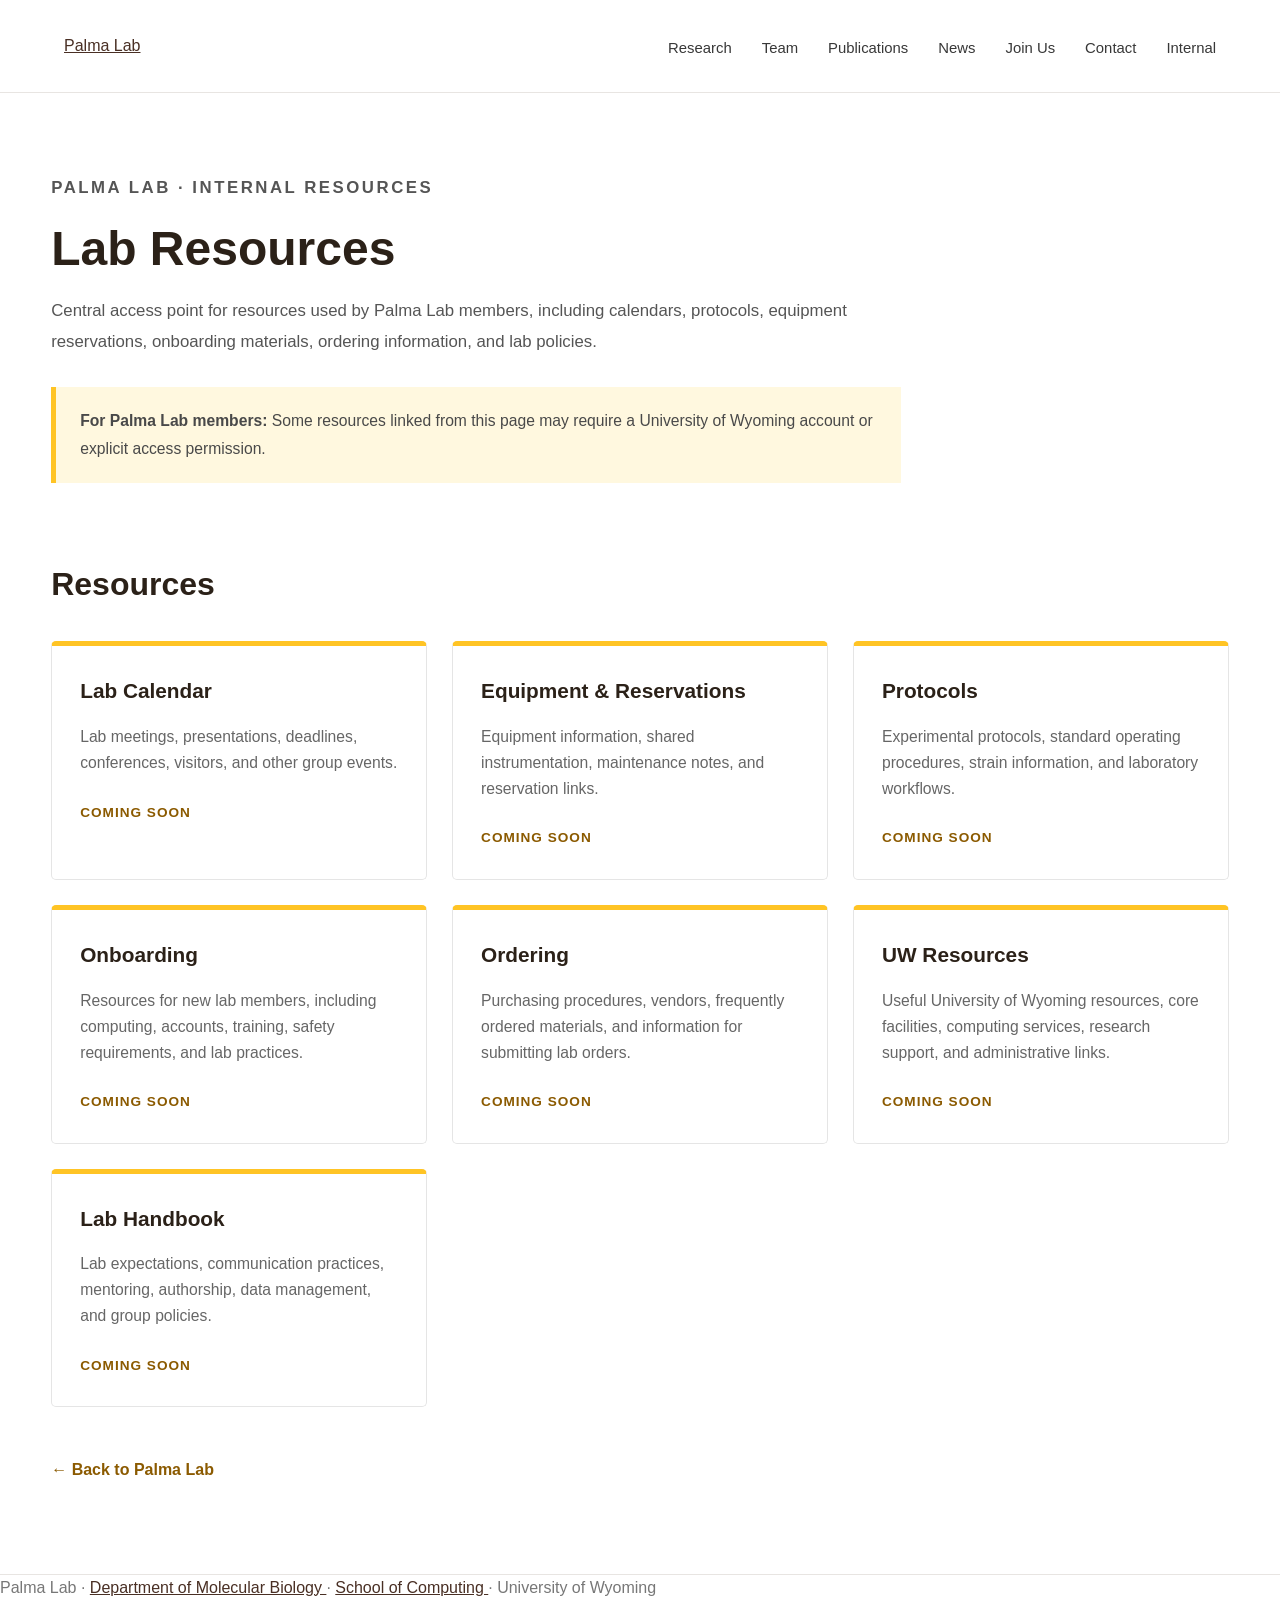
==== internal/index.html @ 14662d70 "Update index.html" ====
<!DOCTYPE html>
<html lang="en">

<head>
  <meta charset="UTF-8">
  <meta name="viewport" content="width=device-width, initial-scale=1.0">

  <title>Internal | Palma Lab</title>

  <link rel="stylesheet" href="../css/style.css">

  <style>

    /* =========================
       Internal Page
       ========================= */

    .internal-hero {
      width: 100%;
      max-width: 1400px;
      margin: 0 auto;
      padding: 80px 4% 45px;
    }

    .internal-hero h1 {
      font-size: 3rem;
      line-height: 1.15;
      margin: 0 0 20px;
      color: #2b2118;
    }

    .internal-hero p {
      max-width: 850px;
      font-size: 1.05rem;
      color: #555555;
      line-height: 1.8;
    }

    .internal-note {
      max-width: 850px;
      margin-top: 30px;
      padding: 20px 24px;

      background: #fff8df;
      border-left: 5px solid #ffc425;
    }

    .internal-note p {
      margin: 0;
      font-size: 0.98rem;
      color: #494949;
    }


    /* =========================
       Resource Section
       ========================= */

    .resource-section {
      width: 100%;
      max-width: 1400px;
      margin: 0 auto;
      padding: 30px 4% 90px;
    }

    .resource-section h2 {
      margin-top: 0;
      margin-bottom: 30px;

      font-size: 2rem;
      color: #2b2118;
    }


    /* =========================
       Resource Grid
       ========================= */

    .resource-grid {
      display: grid;
      grid-template-columns: repeat(3, 1fr);
      gap: 25px;
    }

    .resource-card {
      min-height: 180px;
      padding: 28px;

      background: #ffffff;

      border: 1px solid #e5e5e5;
      border-top: 5px solid #ffc425;
      border-radius: 5px;

      transition:
        transform 0.2s ease,
        box-shadow 0.2s ease;
    }

    .resource-card:hover {
      transform: translateY(-4px);

      box-shadow:
        0 10px 26px rgba(0, 0, 0, 0.08);
    }

    .resource-card h3 {
      margin-top: 0;
      margin-bottom: 12px;

      font-size: 1.3rem;
      color: #2b2118;
    }

    .resource-card p {
      color: #666666;
      font-size: 0.98rem;
      line-height: 1.65;
    }

    .resource-card a {
      display: inline-block;
      margin-top: 10px;

      color: #8b5a00;

      text-decoration: none;
      font-weight: 600;
    }

    .resource-card a:hover {
      color: #492f24;
    }

    .coming-soon {
      display: inline-block;
      margin-top: 10px;

      color: #8b5a00;

      font-size: 0.85rem;
      font-weight: 700;

      text-transform: uppercase;
      letter-spacing: 1px;
    }


    /* =========================
       Back Home
       ========================= */

    .back-home {
      margin-top: 50px;
    }

    .back-home a {
      color: #8b5a00;
      text-decoration: none;
      font-weight: 600;
    }

    .back-home a:hover {
      color: #492f24;
    }


    /* =========================
       Responsive
       ========================= */

    @media (max-width: 900px) {

      .internal-hero {
        padding-top: 65px;
      }

      .internal-hero h1 {
        font-size: 2.3rem;
      }

      .resource-grid {
        grid-template-columns: 1fr;
      }

    }

  </style>

</head>


<body>


  <!-- =========================
       Header
       ========================= -->

  <header>

    <div class="header-inner">

      <div class="logo">
        <a href="../index.html">Palma Lab</a>
      </div>

      <nav>
        <a href="../research.html">Research</a>
        <a href="../people.html">Team</a>
        <a href="../publications.html">Publications</a>
        <a href="../news.html">News</a>
        <a href="../join.html">Join Us</a>
        <a href="../contact.html">Contact</a>
        <a href="index.html">Internal</a>
      </nav>

    </div>

  </header>



  <!-- =========================
       Internal Hero
       ========================= -->

  <section class="internal-hero">

    <p class="eyebrow">
      Palma Lab · Internal Resources
    </p>

    <h1>Lab Resources</h1>

    <p>
      Central access point for resources used by Palma Lab members,
      including calendars, protocols, equipment reservations,
      onboarding materials, ordering information, and lab policies.
    </p>


    <div class="internal-note">

      <p>
        <strong>For Palma Lab members:</strong>
        Some resources linked from this page may require a University of
        Wyoming account or explicit access permission.
      </p>

    </div>

  </section>



  <!-- =========================
       Resources
       ========================= -->

  <section class="resource-section">

    <h2>Resources</h2>


    <div class="resource-grid">


      <!-- Lab Calendar -->

      <div class="resource-card">

        <h3>Lab Calendar</h3>

        <p>
          Lab meetings, presentations, deadlines, conferences,
          visitors, and other group events.
        </p>

        <span class="coming-soon">
          Coming soon
        </span>

      </div>



      <!-- Equipment -->

      <div class="resource-card">

        <h3>Equipment & Reservations</h3>

        <p>
          Equipment information, shared instrumentation,
          maintenance notes, and reservation links.
        </p>

        <span class="coming-soon">
          Coming soon
        </span>

      </div>



      <!-- Protocols -->

      <div class="resource-card">

        <h3>Protocols</h3>

        <p>
          Experimental protocols, standard operating procedures,
          strain information, and laboratory workflows.
        </p>

        <span class="coming-soon">
          Coming soon
        </span>

      </div>



      <!-- Onboarding -->

      <div class="resource-card">

        <h3>Onboarding</h3>

        <p>
          Resources for new lab members, including computing,
          accounts, training, safety requirements, and lab practices.
        </p>

        <span class="coming-soon">
          Coming soon
        </span>

      </div>



      <!-- Ordering -->

      <div class="resource-card">

        <h3>Ordering</h3>

        <p>
          Purchasing procedures, vendors, frequently ordered materials,
          and information for submitting lab orders.
        </p>

        <span class="coming-soon">
          Coming soon
        </span>

      </div>



      <!-- UW Resources -->

      <div class="resource-card">

        <h3>UW Resources</h3>

        <p>
          Useful University of Wyoming resources, core facilities,
          computing services, research support, and administrative links.
        </p>

        <span class="coming-soon">
          Coming soon
        </span>

      </div>



      <!-- Lab Handbook -->

      <div class="resource-card">

        <h3>Lab Handbook</h3>

        <p>
          Lab expectations, communication practices, mentoring,
          authorship, data management, and group policies.
        </p>

        <span class="coming-soon">
          Coming soon
        </span>

      </div>


    </div>


    <div class="back-home">

      <a href="../index.html">
        ← Back to Palma Lab
      </a>

    </div>

  </section>



  <!-- =========================
       Footer
       ========================= -->

  <footer>

    Palma Lab ·

    <a
      href="https://www.uwyo.edu/molecbio/index.html"
      target="_blank"
      rel="noopener noreferrer">
      Department of Molecular Biology
    </a>

    ·

    <a
      href="https://www.uwyo.edu/soc/index.html"
      target="_blank"
      rel="noopener noreferrer">
      School of Computing
    </a>

    · University of Wyoming

  </footer>


</body>

</html>
---- css/style.css ----
/* =========================================================
   PALMA LAB
   ========================================================= */

:root {
  --max-width: 1400px;
  --content-width: 1100px;
  --page-padding: 5%;

  --gold: #ffc425;
  --gold-dark: #9b6b00;

  --brown: #492f24;
  --brown-dark: #2f211a;

  --text: #262626;
  --text-mid: #555555;
  --text-light: #777777;

  --border: #e8e5e2;
  --soft-background: #faf9f7;
}


/* =========================================================
   GLOBAL
   ========================================================= */

* {
  box-sizing: border-box;
}

html {
  scroll-behavior: smooth;
}

body {
  margin: 0;
  background: #ffffff;
  color: var(--text);
  font-family: Arial, Helvetica, sans-serif;
  line-height: 1.65;
}

img {
  max-width: 100%;
}

a {
  color: var(--brown);
}


/* =========================================================
   HEADER
   ========================================================= */

header {
  position: sticky;
  top: 0;
  z-index: 1000;

  background: rgba(255, 255, 255, 0.97);
  border-bottom: 1px solid var(--border);
}

.header-inner {
  width: 100%;
  max-width: var(--max-width);

  min-height: 92px;

  margin: 0 auto;

  padding-left: var(--page-padding);
  padding-right: var(--page-padding);

  display: flex;
  align-items: center;
  justify-content: space-between;
}


/* =========================================================
   LOGO
   ========================================================= */

.logo {
  flex-shrink: 0;
}

.logo a {
  display: flex;
  align-items: center;
}

.logo img {
  display: block;

  width: 205px;
  height: auto;
}


/* =========================================================
   NAVIGATION
   ========================================================= */

nav {
  display: flex;
  align-items: center;
  gap: 30px;
}

nav a {
  position: relative;

  padding: 34px 0 30px;

  color: #383838;
  text-decoration: none;

  font-size: 0.93rem;
  font-weight: 500;

  white-space: nowrap;
}

nav a:hover {
  color: var(--brown);
}

nav a.active {
  color: var(--brown);
  font-weight: 600;
}

nav a.active::after {
  content: "";

  position: absolute;

  left: 0;
  right: 0;
  bottom: 25px;

  height: 2px;

  background: var(--gold);
}


/* =========================================================
   EYEBROW
   ========================================================= */

.eyebrow {
  margin: 0 0 18px;

  color: var(--gold-dark);

  font-size: 0.78rem;
  font-weight: 700;

  letter-spacing: 0.15em;
  text-transform: uppercase;
}


/* =========================================================
   HOMEPAGE
   ========================================================= */

.hero {
  width: 100%;
  max-width: var(--max-width);

  margin: 0 auto;

  padding: 95px var(--page-padding) 75px;
}

.hero h1 {
  max-width: 1000px;

  margin: 0 0 28px;

  color: var(--brown-dark);

  font-size: clamp(1.8rem, 2.7vw, 2.8rem);
  line-height: 1.12;

  letter-spacing: -0.025em;
}

.hero-text {
  max-width: 820px;

  margin: 0 0 36px;

  color: var(--text-mid);

  font-size: 1.18rem;
  line-height: 1.75;
}


/* =========================================================
   BUTTONS
   ========================================================= */

.hero-buttons {
  display: flex;
  gap: 14px;
  flex-wrap: wrap;
}

.button {
  display: inline-flex;
  align-items: center;
  justify-content: center;

  min-height: 48px;

  padding: 11px 22px;

  text-decoration: none;

  font-size: 0.94rem;
  font-weight: 600;

  border-radius: 3px;
}

.primary-button {
  background: var(--gold);
  border: 2px solid var(--gold);

  color: #241c14;
}

.primary-button:hover {
  background: #e8b31a;
  border-color: #e8b31a;

  color: #241c14;
}

.secondary-button {
  background: #ffffff;
  border: 2px solid #d5aa21;

  color: var(--brown);
}

.secondary-button:hover {
  background: #fff9e7;
}


/* =========================================================
   STANDARD PAGE
   ========================================================= */

.page {
  width: 100%;
  max-width: var(--max-width);

  margin: 0 auto;

  padding: 85px var(--page-padding) 70px;
}

.page-intro {
  max-width: 900px;
  margin-bottom: 70px;
}

.page-intro h1 {
  margin: 0 0 28px;

  color: var(--brown-dark);

  font-size: clamp(3rem, 5vw, 4.8rem);
  line-height: 1.05;

  letter-spacing: -0.035em;
}

.page-lead {
  max-width: 800px;

  margin: 0;

  color: var(--text-mid);

  font-size: 1.18rem;
  line-height: 1.8;
}


/* =========================================================
   GENERAL CONTENT
   ========================================================= */

.content-section {
  max-width: var(--content-width);

  margin-bottom: 75px;
}

.content-section h2 {
  margin: 0 0 18px;

  color: var(--brown-dark);

  font-size: 2rem;
  line-height: 1.2;
}

.content-section h3 {
  color: var(--brown-dark);
}

.content-section p,
.content-section li {
  color: var(--text-mid);

  font-size: 1.05rem;
  line-height: 1.8;
}

.content-section p {
  max-width: 820px;
}

.content-section ul {
  max-width: 820px;

  padding-left: 21px;
}

.section-divider {
  width: 100%;
  max-width: var(--content-width);

  margin: 10px 0 70px;

  border: 0;
  border-top: 1px solid var(--border);
}


/* =========================================================
   TEAM GRID
   ========================================================= */

.team-grid {
  width: 100%;
  max-width: 1000px;

  display: grid;

  grid-template-columns: repeat(2, minmax(0, 1fr));

  gap: 70px;

  align-items: start;

  margin-bottom: 90px;
}

.team-member {
  min-width: 0;
}


/* Team member photos */

.team-member-photo {
  width: 220px;
  height: 275px;

  margin-bottom: 25px;

  overflow: hidden;

  background: #f4f2ef;
}

.team-member-photo img {
  display: block;

  width: 100%;
  height: 100%;

  object-fit: cover;
  object-position: center top;
}


/* Photo placeholder */

.team-photo-placeholder {
  display: flex;

  align-items: center;
  justify-content: center;

  background: #f4f2ef;

  border: 1px solid var(--border);

  color: #aaaaaa;

  font-size: 0.78rem;
  font-weight: 600;

  letter-spacing: 0.12em;
  text-transform: uppercase;
}


/* Team member information */

.team-member-content {
  max-width: 400px;
}

.team-member-content h2 {
  margin: 0 0 7px;

  color: var(--brown-dark);

  font-size: 1.8rem;
  line-height: 1.15;
}

.pi-kicker {
  margin: 0 0 9px;

  color: var(--gold-dark);

  font-size: 0.76rem;
  font-weight: 700;

  letter-spacing: 0.14em;
  text-transform: uppercase;
}

.pi-position {
  margin: 0 0 7px;

  color: var(--brown);

  font-size: 1.02rem;
  font-weight: 600;
}

.pi-departments {
  margin: 0 0 22px;

  color: var(--text-light);

  font-size: 0.94rem;
  line-height: 1.6;
}

.team-email {
  margin: 22px 0 0;

  color: var(--text-mid);

  font-size: 0.95rem;
  line-height: 1.7;
}


/* =========================================================
   OLD PI PROFILE
   Kept for compatibility if used elsewhere
   ========================================================= */

.pi-profile {
  display: grid;

  grid-template-columns: 220px minmax(0, 650px);

  gap: 48px;

  align-items: start;

  max-width: 950px;

  margin-bottom: 90px;
}

.pi-photo {
  width: 220px;
  height: 275px;

  overflow: hidden;

  background: #f4f2ef;
}

.pi-photo img {
  display: block;

  width: 220px;
  height: 275px;

  object-fit: cover;
  object-position: center top;
}

.pi-content {
  padding-top: 2px;
}

.pi-content h2 {
  margin: 0 0 7px;

  color: var(--brown-dark);

  font-size: 2.15rem;
  line-height: 1.12;
}

.pi-contact p {
  margin: 22px 0 0;

  color: var(--text-mid);

  font-size: 0.95rem;
  line-height: 1.7;
}


/* =========================================================
   TEAM RECRUITING
   ========================================================= */

.team-recruiting {
  width: 100%;
  max-width: 1050px;

  padding: 50px 55px;

  background: #faf7ee;

  border-top: 3px solid var(--gold);
}

.team-recruiting-inner {
  max-width: 720px;
}

.team-recruiting-label {
  margin: 0 0 10px;

  color: var(--gold-dark);

  font-size: 0.78rem;
  font-weight: 700;

  letter-spacing: 0.14em;
  text-transform: uppercase;
}

.team-recruiting h2 {
  margin: 0 0 18px;

  color: var(--brown-dark);

  font-size: 2rem;
}

.team-recruiting p {
  margin: 0 0 28px;

  color: var(--text-mid);

  font-size: 1.05rem;
  line-height: 1.75;
}


/* =========================================================
   CONTACT PAGE
   ========================================================= */

.contact-page {
  width: 100%;
  max-width: var(--max-width);

  margin: 0 auto;

  padding: 80px var(--page-padding) 75px;
}

.contact-hero-image {
  width: 100%;
  max-width: 1100px;

  height: 430px;

  margin-bottom: 32px;

  overflow: hidden;
}

.contact-hero-image img {
  display: block;

  width: 100%;
  height: 100%;

  object-fit: cover;
}


/* =========================================================
   CONTACT THREE-CARD GRID
   ========================================================= */

.contact-grid {
  width: 100%;
  max-width: 1100px;

  display: grid;

  grid-template-columns: repeat(3, 1fr);

  gap: 20px;
}

.contact-box {
  min-width: 0;
  min-height: 280px;

  padding: 30px;

  background: #faf9f7;

  border-top: 3px solid var(--gold);
}

.contact-box h2 {
  margin: 0 0 20px;

  color: var(--brown-dark);

  font-size: 1.55rem;
  line-height: 1.2;
}

.contact-box p {
  margin: 0 0 17px;

  color: var(--text-mid);

  font-size: 0.97rem;
  line-height: 1.7;
}

.contact-box a {
  color: var(--brown);

  text-decoration: none;

  font-size: 0.95rem;
  font-weight: 600;
}

.contact-box a:hover {
  text-decoration: underline;

  text-decoration-color: var(--gold);
  text-underline-offset: 4px;
}


/* =========================================================
   JOIN
   ========================================================= */

.opportunity {
  max-width: 820px;

  padding-bottom: 45px;

  margin-bottom: 45px;

  border-bottom: 1px solid var(--border);
}

.opportunity:last-child {
  border-bottom: 0;
}

.opportunity h2 {
  margin: 0 0 15px;

  color: var(--brown-dark);

  font-size: 1.9rem;
}

.opportunity p {
  color: var(--text-mid);

  font-size: 1.05rem;
  line-height: 1.8;
}


/* =========================================================
   PUBLICATIONS
   ========================================================= */

.publication {
  max-width: 900px;

  margin-bottom: 32px;
}

.publication-title {
  margin-bottom: 7px;

  color: var(--brown-dark);

  font-weight: 600;
}

.publication-meta {
  color: var(--text-light);

  font-size: 0.96rem;
}


/* =========================================================
   INTERNAL
   ========================================================= */

.internal-grid {
  display: grid;

  grid-template-columns: repeat(3, 1fr);

  gap: 24px;

  margin-top: 40px;
}

.internal-card {
  padding: 26px;

  border: 1px solid var(--border);
  border-top: 3px solid var(--gold);

  background: #ffffff;
}

.internal-card h2 {
  margin: 0 0 10px;

  color: var(--brown-dark);
}

.internal-card p {
  margin: 0;

  color: var(--text-light);
}


/* =========================================================
   FOOTER
   ========================================================= */

footer {
  width: 100%;

  color: var(--text-light);

  background: #ffffff;

  border-top: 1px solid var(--border);
}

.footer-content {
  width: 100%;
  max-width: var(--max-width);

  margin: 0 auto;

  padding: 28px var(--page-padding) 8px;

  font-size: 0.86rem;
}

.footer-content a {
  color: var(--brown);

  text-decoration: none;
}

.footer-divider {
  margin: 0 5px;
}


/* =========================================================
   MOUNTAIN FOOTER
   ========================================================= */

/*
   Keep the complete mountain image visible.
   The whole image is pulled upward by 200px.
*/

.footer-mountains {
  width: 100%;

  margin-top: -200px;

  overflow: visible;
}

.footer-mountains img {
  display: block;

  width: 100%;
  height: auto;

  margin: 0;

  opacity: 0.28;

  pointer-events: none;
  user-select: none;
}


/* =========================================================
   TABLET
   ========================================================= */

@media (max-width: 950px) {

  :root {
    --page-padding: 6%;
  }

  .header-inner {
    min-height: auto;

    padding-top: 17px;
    padding-bottom: 14px;

    flex-direction: column;
    align-items: flex-start;
  }

  .logo img {
    width: 185px;
  }

  nav {
    width: 100%;

    margin-top: 12px;

    gap: 20px;

    flex-wrap: wrap;
  }

  nav a {
    padding: 5px 0 8px;
  }

  nav a.active::after {
    bottom: 2px;
  }

  .page,
  .contact-page {
    padding-top: 65px;
  }


  /* Team */

  .team-grid {
    gap: 45px;
  }

  .team-member-photo {
    width: 190px;
    height: 238px;
  }

  .pi-profile {
    grid-template-columns: 190px 1fr;

    gap: 38px;
  }

  .pi-photo,
  .pi-photo img {
    width: 190px;
    height: 238px;
  }


  /* Contact */

  .contact-hero-image {
    height: 350px;
  }

  .contact-grid {
    grid-template-columns: 1fr 1fr;
  }

  .contact-box:last-child {
    grid-column: 1 / -1;
  }


  /* Internal */

  .internal-grid {
    grid-template-columns: 1fr;
  }

}


/* =========================================================
   MOBILE
   ========================================================= */

@media (max-width: 650px) {

  :root {
    --page-padding: 7%;
  }

  .logo img {
    width: 165px;
  }

  nav {
    gap: 8px 18px;
  }

  nav a {
    font-size: 0.87rem;
  }


  /* Homepage */

  .hero {
    padding-top: 55px;
    padding-bottom: 55px;
  }

  .hero h1 {
    font-size: 2rem;
  }

  .hero-text {
    font-size: 1.05rem;
  }

  .hero-buttons {
    flex-direction: column;
    align-items: flex-start;
  }


  /* Standard pages */

  .page,
  .contact-page {
    padding-top: 52px;
    padding-bottom: 45px;
  }

  .page-intro {
    margin-bottom: 50px;
  }


  /* Team */

  .team-grid {
    grid-template-columns: 1fr;

    gap: 55px;

    margin-bottom: 65px;
  }

  .team-member-photo {
    width: 180px;
    height: 225px;
  }

  .pi-profile {
    display: block;

    margin-bottom: 65px;
  }

  .pi-photo,
  .pi-photo img {
    width: 180px;
    height: 225px;
  }

  .pi-photo {
    margin-bottom: 28px;
  }

  .team-recruiting {
    padding: 35px 28px;
  }


  /* Contact */

  .contact-hero-image {
    height: 250px;

    margin-bottom: 22px;
  }

  .contact-grid {
    grid-template-columns: 1fr;

    gap: 16px;
  }

  .contact-box:last-child {
    grid-column: auto;
  }

  .contact-box {
    min-height: 0;

    padding: 26px;
  }


  /* Footer */

  .footer-content {
    padding-bottom: 5px;

    line-height: 1.8;
  }


  /* Mountains */

  .footer-mountains {
    width: 100%;

    margin-top: -200px;

    overflow: visible;
  }

  .footer-mountains img {
    display: block;

    width: 100%;
    height: auto;

    margin: 0;
  }

}
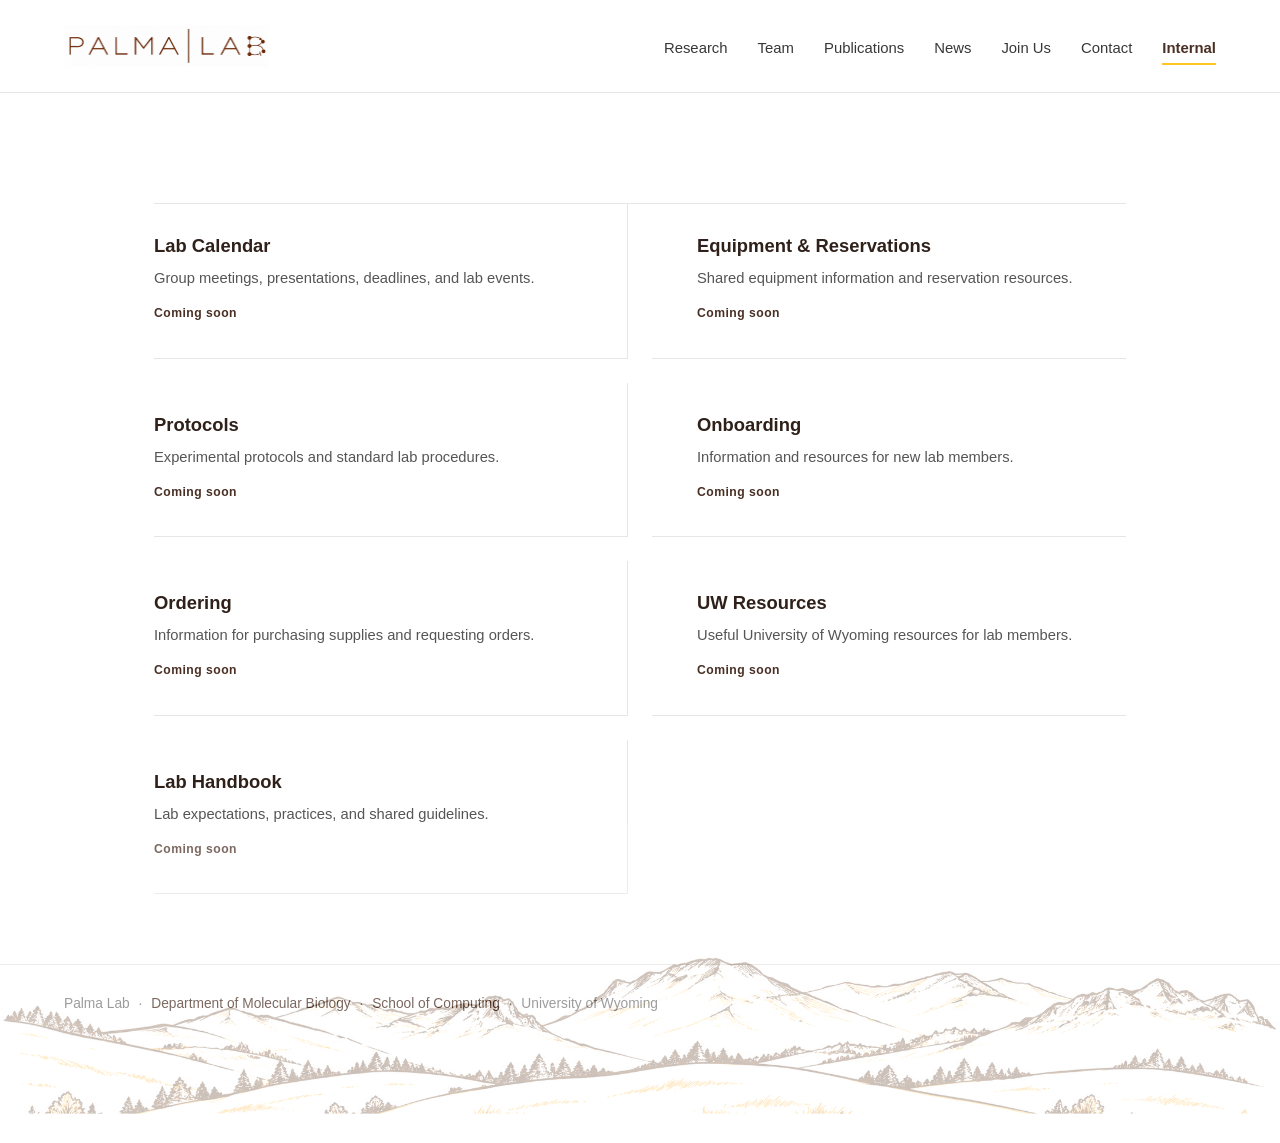
==== commit c71c058d: "Update index.html" ====
--- a/internal/index.html
+++ b/internal/index.html
@@ -11,178 +11,95 @@
 
   <style>
 
-    /* =========================
-       Internal Page
-       ========================= */
-
-    .internal-hero {
+    /* =========================================================
+       INTERNAL PAGE
+       ========================================================= */
+
+    .internal-page {
       width: 100%;
-      max-width: 1400px;
+      max-width: 1100px;
       margin: 0 auto;
-      padding: 80px 4% 45px;
-    }
-
-    .internal-hero h1 {
-      font-size: 3rem;
-      line-height: 1.15;
-      margin: 0 0 20px;
-      color: #2b2118;
-    }
-
-    .internal-hero p {
-      max-width: 850px;
-      font-size: 1.05rem;
-      color: #555555;
-      line-height: 1.8;
-    }
-
-    .internal-note {
-      max-width: 850px;
-      margin-top: 30px;
-      padding: 20px 24px;
-
-      background: #fff8df;
-      border-left: 5px solid #ffc425;
-    }
-
-    .internal-note p {
+      padding: 70px var(--page-padding) 70px;
+    }
+
+    .internal-grid {
+      width: 100%;
+      display: grid;
+      grid-template-columns: repeat(2, minmax(0, 1fr));
+      border-top: 1px solid var(--border);
+    }
+
+    .internal-item {
+      position: relative;
+      padding: 30px 35px 32px 0;
+      border-bottom: 1px solid var(--border);
+    }
+
+    .internal-item:nth-child(odd) {
+      padding-right: 45px;
+      border-right: 1px solid var(--border);
+    }
+
+    .internal-item:nth-child(even) {
+      padding-left: 45px;
+    }
+
+    .internal-item h2 {
+      margin: 0 0 8px;
+      color: var(--brown-dark);
+      font-size: 1.15rem;
+      line-height: 1.3;
+      font-weight: 600;
+    }
+
+    .internal-item p {
+      max-width: 390px;
       margin: 0;
-      font-size: 0.98rem;
-      color: #494949;
-    }
-
-
-    /* =========================
-       Resource Section
-       ========================= */
-
-    .resource-section {
-      width: 100%;
-      max-width: 1400px;
-      margin: 0 auto;
-      padding: 30px 4% 90px;
-    }
-
-    .resource-section h2 {
-      margin-top: 0;
-      margin-bottom: 30px;
-
-      font-size: 2rem;
-      color: #2b2118;
-    }
-
-
-    /* =========================
-       Resource Grid
-       ========================= */
-
-    .resource-grid {
-      display: grid;
-      grid-template-columns: repeat(3, 1fr);
-      gap: 25px;
-    }
-
-    .resource-card {
-      min-height: 180px;
-      padding: 28px;
-
-      background: #ffffff;
-
-      border: 1px solid #e5e5e5;
-      border-top: 5px solid #ffc425;
-      border-radius: 5px;
-
-      transition:
-        transform 0.2s ease,
-        box-shadow 0.2s ease;
-    }
-
-    .resource-card:hover {
-      transform: translateY(-4px);
-
-      box-shadow:
-        0 10px 26px rgba(0, 0, 0, 0.08);
-    }
-
-    .resource-card h3 {
-      margin-top: 0;
-      margin-bottom: 12px;
-
-      font-size: 1.3rem;
-      color: #2b2118;
-    }
-
-    .resource-card p {
-      color: #666666;
-      font-size: 0.98rem;
+      color: var(--text-mid);
+      font-size: 0.92rem;
       line-height: 1.65;
     }
 
-    .resource-card a {
+    .internal-status {
       display: inline-block;
-      margin-top: 10px;
-
-      color: #8b5a00;
-
-      text-decoration: none;
+      margin-top: 13px;
+      color: var(--brown);
+      font-size: 0.76rem;
       font-weight: 600;
-    }
-
-    .resource-card a:hover {
-      color: #492f24;
-    }
-
-    .coming-soon {
-      display: inline-block;
-      margin-top: 10px;
-
-      color: #8b5a00;
-
-      font-size: 0.85rem;
-      font-weight: 700;
-
-      text-transform: uppercase;
-      letter-spacing: 1px;
-    }
-
-
-    /* =========================
-       Back Home
-       ========================= */
-
-    .back-home {
-      margin-top: 50px;
-    }
-
-    .back-home a {
-      color: #8b5a00;
-      text-decoration: none;
-      font-weight: 600;
-    }
-
-    .back-home a:hover {
-      color: #492f24;
-    }
-
-
-    /* =========================
-       Responsive
-       ========================= */
-
-    @media (max-width: 900px) {
-
-      .internal-hero {
-        padding-top: 65px;
-      }
-
-      .internal-hero h1 {
-        font-size: 2.3rem;
-      }
-
-      .resource-grid {
+      letter-spacing: 0.04em;
+    }
+
+
+    /* =========================================================
+       MOBILE
+       ========================================================= */
+
+    @media (max-width: 700px) {
+
+      .internal-page {
+        padding-top: 50px;
+        padding-bottom: 55px;
+      }
+
+      .internal-grid {
         grid-template-columns: 1fr;
       }
 
+      .internal-item,
+      .internal-item:nth-child(odd),
+      .internal-item:nth-child(even) {
+        padding: 25px 0;
+        border-right: none;
+      }
+
+      .internal-item h2 {
+        font-size: 1.1rem;
+      }
+
+      .internal-item p {
+        font-size: 0.9rem;
+      }
+
     }
 
   </style>
@@ -192,17 +109,18 @@
 
 <body>
 
-
-  <!-- =========================
-       Header
-       ========================= -->
+  <!-- =====================================================
+       HEADER
+       ===================================================== -->
 
   <header>
 
     <div class="header-inner">
 
       <div class="logo">
-        <a href="../index.html">Palma Lab</a>
+        <a href="../index.html">
+          <img src="../images/palma-lab-logo.png" alt="Palma Lab">
+        </a>
       </div>
 
       <nav>
@@ -212,7 +130,7 @@
         <a href="../news.html">News</a>
         <a href="../join.html">Join Us</a>
         <a href="../contact.html">Contact</a>
-        <a href="index.html">Internal</a>
+        <a class="active" href="./">Internal</a>
       </nav>
 
     </div>
@@ -221,227 +139,158 @@
 
 
 
-  <!-- =========================
-       Internal Hero
-       ========================= -->
-
-  <section class="internal-hero">
-
-    <p class="eyebrow">
-      Palma Lab · Internal Resources
-    </p>
-
-    <h1>Lab Resources</h1>
-
-    <p>
-      Central access point for resources used by Palma Lab members,
-      including calendars, protocols, equipment reservations,
-      onboarding materials, ordering information, and lab policies.
-    </p>
-
-
-    <div class="internal-note">
-
-      <p>
-        <strong>For Palma Lab members:</strong>
-        Some resources linked from this page may require a University of
-        Wyoming account or explicit access permission.
-      </p>
+  <!-- =====================================================
+       INTERNAL RESOURCES
+       ===================================================== -->
+
+  <main class="internal-page">
+
+    <section class="internal-grid">
+
+
+      <article class="internal-item">
+
+        <h2>Lab Calendar</h2>
+
+        <p>
+          Group meetings, presentations, deadlines, and lab events.
+        </p>
+
+        <span class="internal-status">Coming soon</span>
+
+      </article>
+
+
+      <article class="internal-item">
+
+        <h2>Equipment &amp; Reservations</h2>
+
+        <p>
+          Shared equipment information and reservation resources.
+        </p>
+
+        <span class="internal-status">Coming soon</span>
+
+      </article>
+
+
+      <article class="internal-item">
+
+        <h2>Protocols</h2>
+
+        <p>
+          Experimental protocols and standard lab procedures.
+        </p>
+
+        <span class="internal-status">Coming soon</span>
+
+      </article>
+
+
+      <article class="internal-item">
+
+        <h2>Onboarding</h2>
+
+        <p>
+          Information and resources for new lab members.
+        </p>
+
+        <span class="internal-status">Coming soon</span>
+
+      </article>
+
+
+      <article class="internal-item">
+
+        <h2>Ordering</h2>
+
+        <p>
+          Information for purchasing supplies and requesting orders.
+        </p>
+
+        <span class="internal-status">Coming soon</span>
+
+      </article>
+
+
+      <article class="internal-item">
+
+        <h2>UW Resources</h2>
+
+        <p>
+          Useful University of Wyoming resources for lab members.
+        </p>
+
+        <span class="internal-status">Coming soon</span>
+
+      </article>
+
+
+      <article class="internal-item">
+
+        <h2>Lab Handbook</h2>
+
+        <p>
+          Lab expectations, practices, and shared guidelines.
+        </p>
+
+        <span class="internal-status">Coming soon</span>
+
+      </article>
+
+
+    </section>
+
+  </main>
+
+
+
+  <!-- =====================================================
+       FOOTER
+       ===================================================== -->
+
+  <footer>
+
+    <div class="footer-content">
+
+      <span>Palma Lab</span>
+
+      <span class="footer-divider">·</span>
+
+      <a
+        href="https://www.uwyo.edu/molecbio/index.html"
+        target="_blank"
+        rel="noopener noreferrer">
+        Department of Molecular Biology
+      </a>
+
+      <span class="footer-divider">·</span>
+
+      <a
+        href="https://www.uwyo.edu/soc/index.html"
+        target="_blank"
+        rel="noopener noreferrer">
+        School of Computing
+      </a>
+
+      <span class="footer-divider">·</span>
+
+      <span>University of Wyoming</span>
 
     </div>
 
-  </section>
-
-
-
-  <!-- =========================
-       Resources
-       ========================= -->
-
-  <section class="resource-section">
-
-    <h2>Resources</h2>
-
-
-    <div class="resource-grid">
-
-
-      <!-- Lab Calendar -->
-
-      <div class="resource-card">
-
-        <h3>Lab Calendar</h3>
-
-        <p>
-          Lab meetings, presentations, deadlines, conferences,
-          visitors, and other group events.
-        </p>
-
-        <span class="coming-soon">
-          Coming soon
-        </span>
-
-      </div>
-
-
-
-      <!-- Equipment -->
-
-      <div class="resource-card">
-
-        <h3>Equipment & Reservations</h3>
-
-        <p>
-          Equipment information, shared instrumentation,
-          maintenance notes, and reservation links.
-        </p>
-
-        <span class="coming-soon">
-          Coming soon
-        </span>
-
-      </div>
-
-
-
-      <!-- Protocols -->
-
-      <div class="resource-card">
-
-        <h3>Protocols</h3>
-
-        <p>
-          Experimental protocols, standard operating procedures,
-          strain information, and laboratory workflows.
-        </p>
-
-        <span class="coming-soon">
-          Coming soon
-        </span>
-
-      </div>
-
-
-
-      <!-- Onboarding -->
-
-      <div class="resource-card">
-
-        <h3>Onboarding</h3>
-
-        <p>
-          Resources for new lab members, including computing,
-          accounts, training, safety requirements, and lab practices.
-        </p>
-
-        <span class="coming-soon">
-          Coming soon
-        </span>
-
-      </div>
-
-
-
-      <!-- Ordering -->
-
-      <div class="resource-card">
-
-        <h3>Ordering</h3>
-
-        <p>
-          Purchasing procedures, vendors, frequently ordered materials,
-          and information for submitting lab orders.
-        </p>
-
-        <span class="coming-soon">
-          Coming soon
-        </span>
-
-      </div>
-
-
-
-      <!-- UW Resources -->
-
-      <div class="resource-card">
-
-        <h3>UW Resources</h3>
-
-        <p>
-          Useful University of Wyoming resources, core facilities,
-          computing services, research support, and administrative links.
-        </p>
-
-        <span class="coming-soon">
-          Coming soon
-        </span>
-
-      </div>
-
-
-
-      <!-- Lab Handbook -->
-
-      <div class="resource-card">
-
-        <h3>Lab Handbook</h3>
-
-        <p>
-          Lab expectations, communication practices, mentoring,
-          authorship, data management, and group policies.
-        </p>
-
-        <span class="coming-soon">
-          Coming soon
-        </span>
-
-      </div>
-
+
+    <div class="footer-mountains">
+
+      <img
+        src="../images/mountains-footer.png"
+        alt=""
+        aria-hidden="true">
 
     </div>
 
-
-    <div class="back-home">
-
-      <a href="../index.html">
-        ← Back to Palma Lab
-      </a>
-
-    </div>
-
-  </section>
-
-
-
-  <!-- =========================
-       Footer
-       ========================= -->
-
-  <footer>
-
-    Palma Lab ·
-
-    <a
-      href="https://www.uwyo.edu/molecbio/index.html"
-      target="_blank"
-      rel="noopener noreferrer">
-      Department of Molecular Biology
-    </a>
-
-    ·
-
-    <a
-      href="https://www.uwyo.edu/soc/index.html"
-      target="_blank"
-      rel="noopener noreferrer">
-      School of Computing
-    </a>
-
-    · University of Wyoming
-
   </footer>
 
-
 </body>
 
 </html>
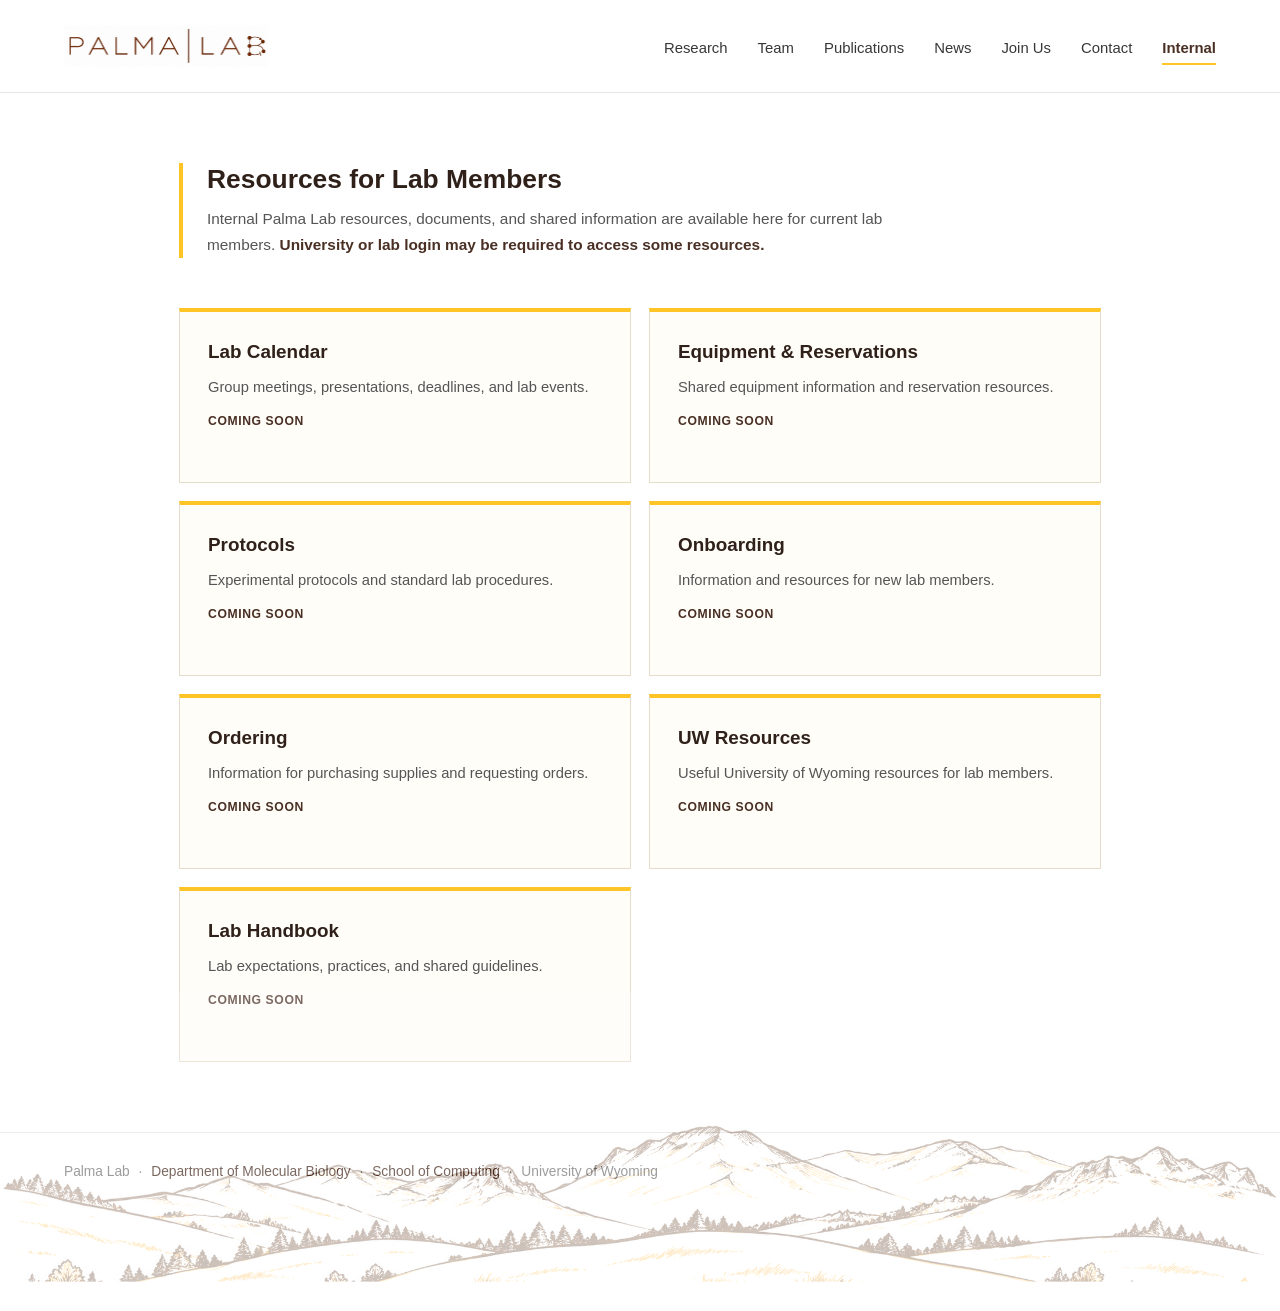
==== commit 5b53cdf3: "Update index.html" ====
--- a/internal/index.html
+++ b/internal/index.html
@@ -17,43 +17,73 @@
 
     .internal-page {
       width: 100%;
-      max-width: 1100px;
+      max-width: 1050px;
       margin: 0 auto;
       padding: 70px var(--page-padding) 70px;
     }
+
+
+    /* =========================================================
+       INTRO
+       ========================================================= */
+
+    .internal-intro {
+      max-width: 760px;
+      margin-bottom: 50px;
+      padding-left: 24px;
+      border-left: 4px solid var(--gold);
+    }
+
+    .internal-intro h1 {
+      margin: 0 0 10px;
+      color: var(--brown-dark);
+      font-size: 1.65rem;
+      line-height: 1.25;
+      font-weight: 600;
+    }
+
+    .internal-intro p {
+      margin: 0;
+      color: var(--text-mid);
+      font-size: 0.96rem;
+      line-height: 1.7;
+    }
+
+    .internal-intro strong {
+      color: var(--brown);
+      font-weight: 700;
+    }
+
+
+    /* =========================================================
+       RESOURCE GRID
+       ========================================================= */
 
     .internal-grid {
       width: 100%;
       display: grid;
       grid-template-columns: repeat(2, minmax(0, 1fr));
-      border-top: 1px solid var(--border);
+      gap: 18px;
     }
 
     .internal-item {
-      position: relative;
-      padding: 30px 35px 32px 0;
-      border-bottom: 1px solid var(--border);
-    }
-
-    .internal-item:nth-child(odd) {
-      padding-right: 45px;
-      border-right: 1px solid var(--border);
-    }
-
-    .internal-item:nth-child(even) {
-      padding-left: 45px;
+      min-height: 175px;
+      padding: 28px 28px 26px;
+      background: #fffdf8;
+      border: 1px solid #e6dccb;
+      border-top: 4px solid var(--gold);
     }
 
     .internal-item h2 {
-      margin: 0 0 8px;
+      margin: 0 0 10px;
       color: var(--brown-dark);
-      font-size: 1.15rem;
+      font-size: 1.18rem;
       line-height: 1.3;
       font-weight: 600;
     }
 
     .internal-item p {
-      max-width: 390px;
+      max-width: 400px;
       margin: 0;
       color: var(--text-mid);
       font-size: 0.92rem;
@@ -62,11 +92,13 @@
 
     .internal-status {
       display: inline-block;
-      margin-top: 13px;
+      margin-top: 16px;
       color: var(--brown);
       font-size: 0.76rem;
-      font-weight: 600;
-      letter-spacing: 0.04em;
+      line-height: 1;
+      font-weight: 700;
+      letter-spacing: 0.05em;
+      text-transform: uppercase;
     }
 
 
@@ -81,23 +113,26 @@
         padding-bottom: 55px;
       }
 
+      .internal-intro {
+        margin-bottom: 38px;
+        padding-left: 18px;
+      }
+
+      .internal-intro h1 {
+        font-size: 1.45rem;
+      }
+
+      .internal-intro p {
+        font-size: 0.92rem;
+      }
+
       .internal-grid {
         grid-template-columns: 1fr;
       }
 
-      .internal-item,
-      .internal-item:nth-child(odd),
-      .internal-item:nth-child(even) {
-        padding: 25px 0;
-        border-right: none;
-      }
-
-      .internal-item h2 {
-        font-size: 1.1rem;
-      }
-
-      .internal-item p {
-        font-size: 0.9rem;
+      .internal-item {
+        min-height: auto;
+        padding: 24px;
       }
 
     }
@@ -140,11 +175,30 @@
 
 
   <!-- =====================================================
-       INTERNAL RESOURCES
+       INTERNAL PAGE
        ===================================================== -->
 
   <main class="internal-page">
 
+
+    <!-- INTRO -->
+
+    <section class="internal-intro">
+
+      <h1>Resources for Lab Members</h1>
+
+      <p>
+        Internal Palma Lab resources, documents, and shared information
+        are available here for current lab members.
+        <strong>University or lab login may be required to access some resources.</strong>
+      </p>
+
+    </section>
+
+
+
+    <!-- RESOURCES -->
+
     <section class="internal-grid">
 
 
@@ -161,6 +215,7 @@
       </article>
 
 
+
       <article class="internal-item">
 
         <h2>Equipment &amp; Reservations</h2>
@@ -174,6 +229,7 @@
       </article>
 
 
+
       <article class="internal-item">
 
         <h2>Protocols</h2>
@@ -187,6 +243,7 @@
       </article>
 
 
+
       <article class="internal-item">
 
         <h2>Onboarding</h2>
@@ -200,6 +257,7 @@
       </article>
 
 
+
       <article class="internal-item">
 
         <h2>Ordering</h2>
@@ -213,6 +271,7 @@
       </article>
 
 
+
       <article class="internal-item">
 
         <h2>UW Resources</h2>
@@ -224,6 +283,7 @@
         <span class="internal-status">Coming soon</span>
 
       </article>
+
 
 
       <article class="internal-item">
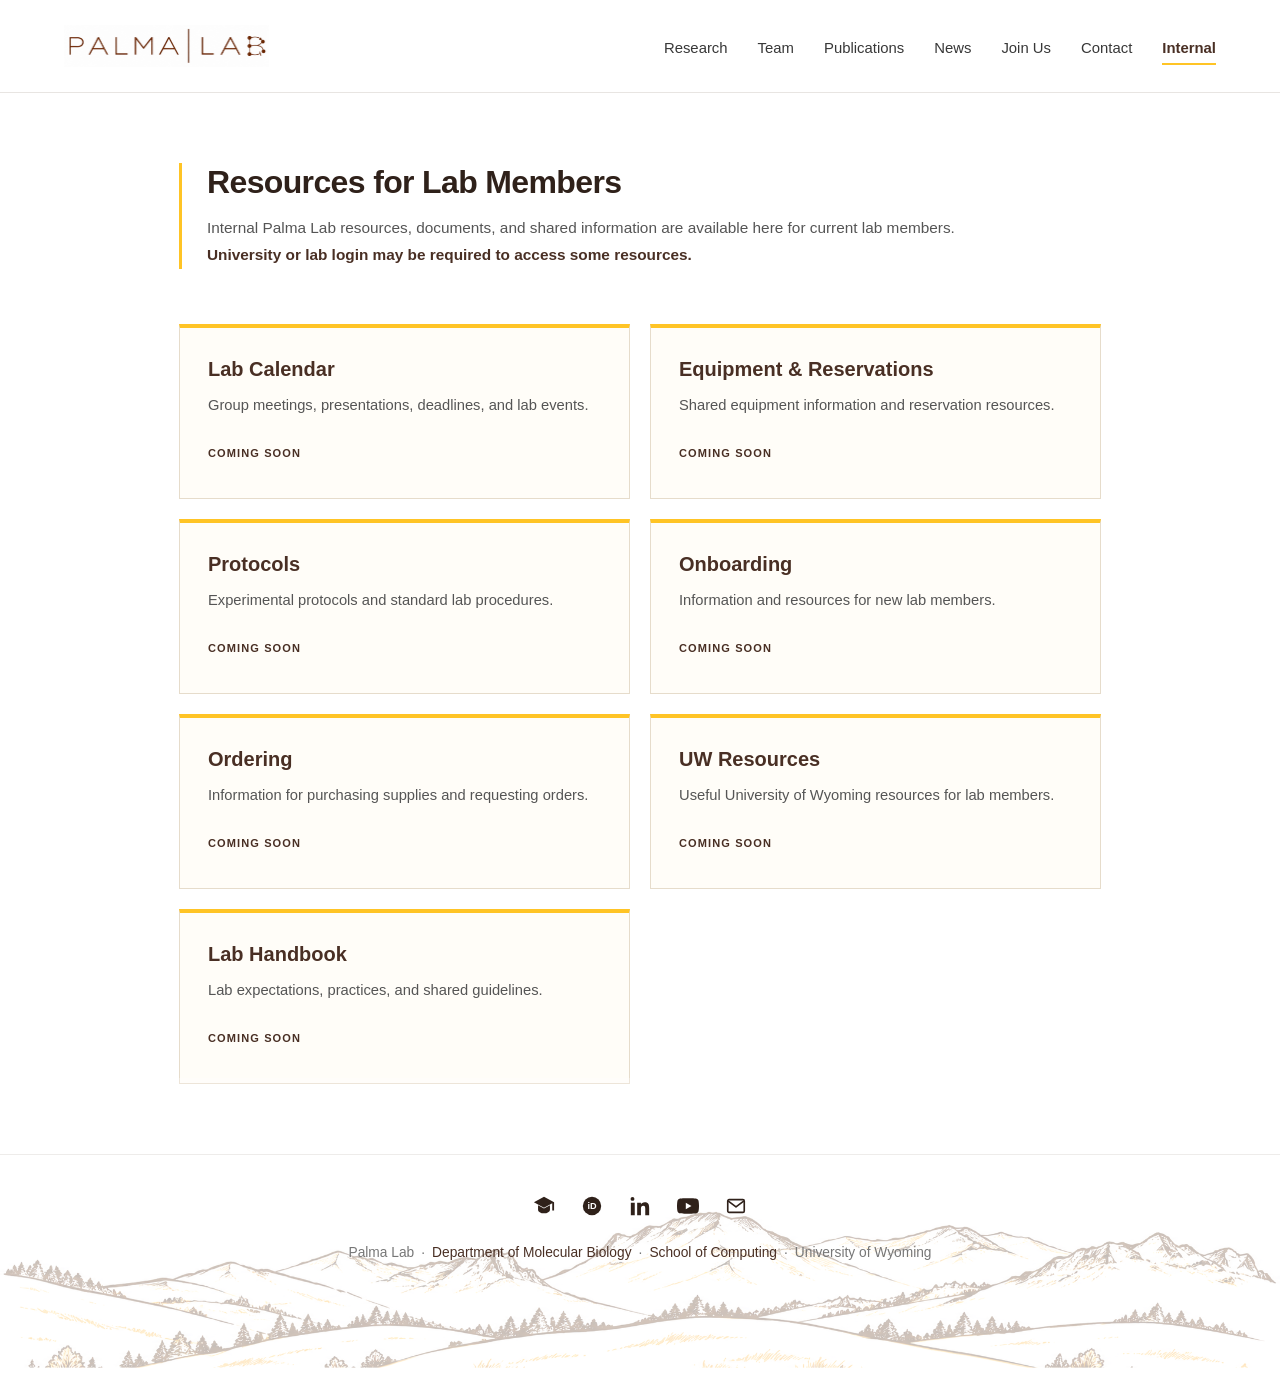
==== commit 3d81eed6: "Update index.html" ====
--- a/internal/index.html
+++ b/internal/index.html
@@ -2,12 +2,15 @@
 <html lang="en">
 
 <head>
+
   <meta charset="UTF-8">
+
   <meta name="viewport" content="width=device-width, initial-scale=1.0">
 
   <title>Internal | Palma Lab</title>
 
   <link rel="stylesheet" href="../css/style.css">
+
 
   <style>
 
@@ -18,8 +21,12 @@
     .internal-page {
       width: 100%;
       max-width: 1050px;
+
       margin: 0 auto;
+
       padding: 70px var(--page-padding) 70px;
+
+      box-sizing: border-box;
     }
 
 
@@ -28,30 +35,41 @@
        ========================================================= */
 
     .internal-intro {
-      max-width: 760px;
-      margin-bottom: 50px;
-      padding-left: 24px;
-      border-left: 4px solid var(--gold);
+      max-width: 820px;
+
+      margin-bottom: 55px;
+
+      padding-left: 25px;
+
+      border-left: 3px solid var(--gold);
     }
 
     .internal-intro h1 {
-      margin: 0 0 10px;
+      margin: 0 0 14px;
+
       color: var(--brown-dark);
-      font-size: 1.65rem;
-      line-height: 1.25;
+
+      font-size: 2rem;
+      line-height: 1.2;
+
+      letter-spacing: -0.02em;
+
       font-weight: 600;
     }
 
     .internal-intro p {
       margin: 0;
+
       color: var(--text-mid);
+
       font-size: 0.96rem;
-      line-height: 1.7;
+      line-height: 1.75;
     }
 
     .internal-intro strong {
       color: var(--brown);
-      font-weight: 700;
+
+      font-weight: 600;
     }
 
 
@@ -60,44 +78,64 @@
        ========================================================= */
 
     .internal-grid {
-      width: 100%;
       display: grid;
+
       grid-template-columns: repeat(2, minmax(0, 1fr));
-      gap: 18px;
-    }
-
-    .internal-item {
+
+      gap: 20px;
+    }
+
+
+    /* =========================================================
+       RESOURCE CARDS
+       ========================================================= */
+
+    .internal-card {
+      position: relative;
+
       min-height: 175px;
-      padding: 28px 28px 26px;
+
+      padding: 28px;
+
+      box-sizing: border-box;
+
       background: #fffdf8;
+
       border: 1px solid #e6dccb;
       border-top: 4px solid var(--gold);
     }
 
-    .internal-item h2 {
-      margin: 0 0 10px;
-      color: var(--brown-dark);
-      font-size: 1.18rem;
+    .internal-card h2 {
+      margin: 0 0 11px;
+
+      color: var(--brown);
+
+      font-size: 1.25rem;
       line-height: 1.3;
+
       font-weight: 600;
     }
 
-    .internal-item p {
-      max-width: 400px;
-      margin: 0;
+    .internal-card p {
+      margin: 0 0 22px;
+
       color: var(--text-mid);
+
       font-size: 0.92rem;
       line-height: 1.65;
     }
 
     .internal-status {
       display: inline-block;
-      margin-top: 16px;
+
       color: var(--brown);
-      font-size: 0.76rem;
-      line-height: 1;
+
+      font-size: 0.69rem;
+
       font-weight: 700;
-      letter-spacing: 0.05em;
+
+      letter-spacing: 0.1em;
+
       text-transform: uppercase;
     }
 
@@ -114,12 +152,13 @@
       }
 
       .internal-intro {
-        margin-bottom: 38px;
+        margin-bottom: 42px;
+
         padding-left: 18px;
       }
 
       .internal-intro h1 {
-        font-size: 1.45rem;
+        font-size: 1.65rem;
       }
 
       .internal-intro p {
@@ -128,13 +167,20 @@
 
       .internal-grid {
         grid-template-columns: 1fr;
+
+        gap: 16px;
       }
 
-      .internal-item {
+      .internal-card {
         min-height: auto;
+
         padding: 24px;
       }
 
+      .internal-card h2 {
+        font-size: 1.15rem;
+      }
+
     }
 
   </style>
@@ -144,39 +190,73 @@
 
 <body>
 
-  <!-- =====================================================
+
+  <!-- =========================================================
        HEADER
-       ===================================================== -->
+       ========================================================= -->
 
   <header>
 
     <div class="header-inner">
 
+
       <div class="logo">
+
         <a href="../index.html">
-          <img src="../images/palma-lab-logo.png" alt="Palma Lab">
-        </a>
+
+          <img
+            src="../images/palma-lab-logo.png"
+            alt="Palma Lab">
+
+        </a>
+
       </div>
 
+
       <nav>
-        <a href="../research.html">Research</a>
-        <a href="../people.html">Team</a>
-        <a href="../publications.html">Publications</a>
-        <a href="../news.html">News</a>
-        <a href="../join.html">Join Us</a>
-        <a href="../contact.html">Contact</a>
-        <a class="active" href="./">Internal</a>
+
+        <a href="../research.html">
+          Research
+        </a>
+
+        <a href="../people.html">
+          Team
+        </a>
+
+        <a href="../publications.html">
+          Publications
+        </a>
+
+        <a href="../news.html">
+          News
+        </a>
+
+        <a href="../join.html">
+          Join Us
+        </a>
+
+        <a href="../contact.html">
+          Contact
+        </a>
+
+        <a
+          class="active"
+          href="./">
+          Internal
+        </a>
+
       </nav>
 
+
     </div>
 
   </header>
 
 
 
-  <!-- =====================================================
-       INTERNAL PAGE
-       ===================================================== -->
+  <!-- =========================================================
+       MAIN CONTENT
+       ========================================================= -->
 
   <main class="internal-page">
 
@@ -185,160 +265,393 @@
 
     <section class="internal-intro">
 
-      <h1>Resources for Lab Members</h1>
+      <h1>
+        Resources for Lab Members
+      </h1>
 
       <p>
         Internal Palma Lab resources, documents, and shared information
         are available here for current lab members.
-        <strong>University or lab login may be required to access some resources.</strong>
+        <strong>
+          University or lab login may be required to access some resources.
+        </strong>
       </p>
 
     </section>
 
 
 
-    <!-- RESOURCES -->
-
-    <section class="internal-grid">
-
-
-      <article class="internal-item">
-
-        <h2>Lab Calendar</h2>
+    <!-- =======================================================
+         RESOURCES
+         ======================================================= -->
+
+    <section
+      class="internal-grid"
+      aria-label="Internal lab resources">
+
+
+      <!-- LAB CALENDAR -->
+
+      <article class="internal-card">
+
+        <h2>
+          Lab Calendar
+        </h2>
 
         <p>
           Group meetings, presentations, deadlines, and lab events.
         </p>
 
-        <span class="internal-status">Coming soon</span>
+        <span class="internal-status">
+          Coming soon
+        </span>
 
       </article>
 
 
 
-      <article class="internal-item">
-
-        <h2>Equipment &amp; Reservations</h2>
+      <!-- EQUIPMENT -->
+
+      <article class="internal-card">
+
+        <h2>
+          Equipment &amp; Reservations
+        </h2>
 
         <p>
           Shared equipment information and reservation resources.
         </p>
 
-        <span class="internal-status">Coming soon</span>
+        <span class="internal-status">
+          Coming soon
+        </span>
 
       </article>
 
 
 
-      <article class="internal-item">
-
-        <h2>Protocols</h2>
+      <!-- PROTOCOLS -->
+
+      <article class="internal-card">
+
+        <h2>
+          Protocols
+        </h2>
 
         <p>
           Experimental protocols and standard lab procedures.
         </p>
 
-        <span class="internal-status">Coming soon</span>
+        <span class="internal-status">
+          Coming soon
+        </span>
 
       </article>
 
 
 
-      <article class="internal-item">
-
-        <h2>Onboarding</h2>
+      <!-- ONBOARDING -->
+
+      <article class="internal-card">
+
+        <h2>
+          Onboarding
+        </h2>
 
         <p>
           Information and resources for new lab members.
         </p>
 
-        <span class="internal-status">Coming soon</span>
+        <span class="internal-status">
+          Coming soon
+        </span>
 
       </article>
 
 
 
-      <article class="internal-item">
-
-        <h2>Ordering</h2>
+      <!-- ORDERING -->
+
+      <article class="internal-card">
+
+        <h2>
+          Ordering
+        </h2>
 
         <p>
           Information for purchasing supplies and requesting orders.
         </p>
 
-        <span class="internal-status">Coming soon</span>
+        <span class="internal-status">
+          Coming soon
+        </span>
 
       </article>
 
 
 
-      <article class="internal-item">
-
-        <h2>UW Resources</h2>
+      <!-- UW RESOURCES -->
+
+      <article class="internal-card">
+
+        <h2>
+          UW Resources
+        </h2>
 
         <p>
           Useful University of Wyoming resources for lab members.
         </p>
 
-        <span class="internal-status">Coming soon</span>
+        <span class="internal-status">
+          Coming soon
+        </span>
 
       </article>
 
 
 
-      <article class="internal-item">
-
-        <h2>Lab Handbook</h2>
+      <!-- LAB HANDBOOK -->
+
+      <article class="internal-card">
+
+        <h2>
+          Lab Handbook
+        </h2>
 
         <p>
           Lab expectations, practices, and shared guidelines.
         </p>
 
-        <span class="internal-status">Coming soon</span>
+        <span class="internal-status">
+          Coming soon
+        </span>
 
       </article>
 
 
     </section>
 
+
   </main>
 
 
 
-  <!-- =====================================================
+  <!-- =========================================================
        FOOTER
-       ===================================================== -->
+       ========================================================= -->
 
   <footer>
 
-    <div class="footer-content">
-
-      <span>Palma Lab</span>
-
-      <span class="footer-divider">·</span>
-
-      <a
-        href="https://www.uwyo.edu/molecbio/index.html"
-        target="_blank"
-        rel="noopener noreferrer">
-        Department of Molecular Biology
-      </a>
-
-      <span class="footer-divider">·</span>
-
-      <a
-        href="https://www.uwyo.edu/soc/index.html"
-        target="_blank"
-        rel="noopener noreferrer">
-        School of Computing
-      </a>
-
-      <span class="footer-divider">·</span>
-
-      <span>University of Wyoming</span>
+
+    <div class="footer-main-row">
+
+
+      <!-- SOCIAL ICONS -->
+
+      <div class="footer-social">
+
+
+        <!-- GOOGLE SCHOLAR -->
+
+        <a
+          href="https://scholar.google.com/citations?user=hZ1ScywAAAAJ&hl=en"
+          target="_blank"
+          rel="noopener noreferrer"
+          aria-label="Cristina Palma on Google Scholar"
+          title="Google Scholar">
+
+          <svg
+            viewBox="0 0 24 24"
+            aria-hidden="true">
+
+            <path
+              fill="currentColor"
+              d="M12 2L1 8l11 6 9-4.91V17h2V8L12 2zm-6.5 9.18V16c0 2.21 2.91 4 6.5 4s6.5-1.79 6.5-4v-4.82L12 14.73 5.5 11.18z">
+            </path>
+
+          </svg>
+
+        </a>
+
+
+
+        <!-- ORCID -->
+
+        <a
+          href="https://orcid.org/0000-0002-0390-1440"
+          target="_blank"
+          rel="noopener noreferrer"
+          aria-label="Cristina Palma on ORCID"
+          title="ORCID">
+
+          <svg
+            viewBox="0 0 24 24"
+            aria-hidden="true">
+
+            <circle
+              cx="12"
+              cy="12"
+              r="10"
+              fill="currentColor">
+            </circle>
+
+            <text
+              x="12"
+              y="15.7"
+              text-anchor="middle"
+              fill="white"
+              font-family="Arial, Helvetica, sans-serif"
+              font-size="10"
+              font-weight="600">
+              iD
+            </text>
+
+          </svg>
+
+        </a>
+
+
+
+        <!-- LINKEDIN -->
+
+        <a
+          href="https://www.linkedin.com/in/cristina-palma-312704156/"
+          target="_blank"
+          rel="noopener noreferrer"
+          aria-label="Cristina Palma on LinkedIn"
+          title="LinkedIn">
+
+          <svg
+            class="linkedin-icon"
+            viewBox="0 0 24 24"
+            aria-hidden="true">
+
+            <path
+              fill="currentColor"
+              d="M5.34 3.5A2.34 2.34 0 1 1 .66 3.5a2.34 2.34 0 0 1 4.68 0ZM1 8h4.7v15H1V8Zm7.6 0h4.5v2.05h.06c.63-1.2 2.17-2.46 4.47-2.46C22.4 7.59 23 10.73 23 14.81V23h-4.69v-7.25c0-1.73-.03-3.95-2.41-3.95-2.41 0-2.78 1.88-2.78 3.82V23H8.6V8Z">
+            </path>
+
+          </svg>
+
+        </a>
+
+
+
+        <!-- YOUTUBE -->
+
+        <a
+          href="https://www.youtube.com/@PalmaLabWyo"
+          target="_blank"
+          rel="noopener noreferrer"
+          aria-label="Palma Lab on YouTube"
+          title="YouTube">
+
+          <svg
+            viewBox="0 0 24 24"
+            aria-hidden="true">
+
+            <path
+              fill="currentColor"
+              d="M23.5 6.2a3 3 0 0 0-2.1-2.1C19.5 3.6 12 3.6 12 3.6s-7.5 0-9.4.5A3 3 0 0 0 .5 6.2 31 31 0 0 0 0 12a31 31 0 0 0 .5 5.8 3 3 0 0 0 2.1 2.1c1.9.5 9.4.5 9.4.5s7.5 0 9.4-.5a3 3 0 0 0 2.1-2.1A31 31 0 0 0 24 12a31 31 0 0 0-.5-5.8ZM9.6 15.6V8.4L15.8 12l-6.2 3.6Z">
+            </path>
+
+          </svg>
+
+        </a>
+
+
+
+        <!-- EMAIL -->
+
+        <a
+          href="mailto:csantosd@uwyo.edu"
+          aria-label="Email Cristina Palma"
+          title="Email">
+
+          <svg
+            viewBox="0 0 24 24"
+            aria-hidden="true"
+            fill="none"
+            stroke="currentColor"
+            stroke-width="1.8"
+            stroke-linecap="round"
+            stroke-linejoin="round">
+
+            <rect
+              x="3"
+              y="5"
+              width="18"
+              height="14"
+              rx="1.5">
+            </rect>
+
+            <path d="M4 7l8 6 8-6"></path>
+
+          </svg>
+
+        </a>
+
+
+      </div>
+
+
+
+      <!-- INSTITUTIONAL INFORMATION -->
+
+      <div class="footer-info">
+
+
+        <span>
+          Palma Lab
+        </span>
+
+
+        <span class="footer-divider">
+          ·
+        </span>
+
+
+        <a
+          href="https://www.uwyo.edu/molecbio/index.html"
+          target="_blank"
+          rel="noopener noreferrer">
+          Department of Molecular Biology
+        </a>
+
+
+        <span class="footer-divider">
+          ·
+        </span>
+
+
+        <a
+          href="https://www.uwyo.edu/soc/index.html"
+          target="_blank"
+          rel="noopener noreferrer">
+          School of Computing
+        </a>
+
+
+        <span class="footer-divider">
+          ·
+        </span>
+
+
+        <span>
+          University of Wyoming
+        </span>
+
+
+      </div>
+
 
     </div>
 
+
+
+    <!-- =======================================================
+         MOUNTAINS
+         ======================================================= -->
 
     <div class="footer-mountains">
 
@@ -349,8 +662,10 @@
 
     </div>
 
+
   </footer>
 
+
 </body>
 
 </html>
--- a/css/style.css
+++ b/css/style.css
@@ -1,6 +1,8 @@
 /* =========================================================
    PALMA LAB
    ========================================================= */
+
+/* Icon libraries used by the common footer */
 
 :root {
   --max-width: 1400px;
@@ -135,7 +137,8 @@
   font-weight: 600;
 }
 
-nav a.active::after {
+nav a.active::after,
+nav a:hover::after {
   content: "";
 
   position: absolute;
@@ -790,25 +793,146 @@
   border-top: 1px solid var(--border);
 }
 
+
+/* =========================================================
+   FOOTER MAIN ROW
+   ========================================================= */
+
+.footer-main-row {
+  width: 100%;
+  max-width: var(--max-width);
+  margin: 0 auto;
+  box-sizing: border-box;
+
+  display: flex;
+  flex-direction: column;
+  align-items: center;
+  justify-content: center;
+
+  gap: 24px;
+  padding: 38px var(--page-padding) 14px;
+
+  position: relative;
+  z-index: 3;
+}
+
+
+/* =========================================================
+   FOOTER SOCIAL / PROFILE LINKS
+   ========================================================= */
+
+.footer-social {
+  display: flex;
+  align-items: center;
+  justify-content: center;
+
+  gap: 22px;
+
+  margin: 0;
+  padding: 0;
+}
+
+.footer-social a {
+  display: inline-flex;
+  align-items: center;
+  justify-content: center;
+
+  width: 26px;
+  height: 26px;
+
+  color: var(--brown-dark);
+  text-decoration: none;
+
+  transition:
+    color 0.2s ease,
+    transform 0.2s ease;
+}
+
+.footer-social svg {
+  display: block;
+  width: 22px;
+  height: 22px;
+}
+
+.footer-social .linkedin-icon {
+  width: 20px;
+  height: 20px;
+}
+
+.footer-social a:hover {
+  color: var(--gold);
+  transform: translateY(-2px);
+}
+
+.footer-social a:focus-visible {
+  outline: 2px solid var(--gold);
+  outline-offset: 4px;
+}
+
+
+/* =========================================================
+   FOOTER INSTITUTIONAL LINKS
+   ========================================================= */
+
+.footer-info {
+  display: flex;
+  align-items: center;
+  justify-content: center;
+  flex-wrap: wrap;
+
+  width: 100%;
+
+  margin: 0;
+  padding: 0;
+
+  color: var(--text-light);
+
+  font-size: 0.86rem;
+  line-height: 1.5;
+
+  text-align: center;
+}
+
+.footer-info a {
+  color: var(--brown);
+  text-decoration: none;
+}
+
+.footer-info a:hover {
+  text-decoration: underline;
+  text-decoration-color: var(--gold);
+  text-underline-offset: 3px;
+}
+
+.footer-divider {
+  margin: 0 7px;
+  color: var(--text-light);
+}
+
+
+/* Legacy footer support */
+
 .footer-content {
   width: 100%;
   max-width: var(--max-width);
-
   margin: 0 auto;
-
-  padding: 28px var(--page-padding) 8px;
-
+  padding: 15px var(--page-padding) 8px;
+  text-align: center;
   font-size: 0.86rem;
+  position: relative;
+  z-index: 2;
 }
 
 .footer-content a {
   color: var(--brown);
-
   text-decoration: none;
 }
 
-.footer-divider {
-  margin: 0 5px;
+.footer-content a:hover {
+  color: var(--brown-dark);
+  text-decoration: underline;
+  text-decoration-color: var(--gold);
+  text-underline-offset: 4px;
 }
 
 
@@ -882,7 +1006,8 @@
     padding: 5px 0 8px;
   }
 
-  nav a.active::after {
+  nav a.active::after,
+  nav a:hover::after {
     bottom: 2px;
   }
 
@@ -1060,9 +1185,37 @@
 
   /* Footer */
 
+  .footer-main-row {
+    gap: 18px;
+    padding-top: 30px;
+  }
+
+  .footer-social {
+    gap: 18px;
+  }
+
+  .footer-social svg {
+    width: 20px;
+    height: 20px;
+  }
+
+  .footer-social .linkedin-icon {
+    width: 18px;
+    height: 18px;
+  }
+
+  .footer-info {
+    max-width: 520px;
+    font-size: 0.78rem;
+    line-height: 1.7;
+  }
+
+  .footer-divider {
+    margin: 0 5px;
+  }
+
   .footer-content {
     padding-bottom: 5px;
-
     line-height: 1.8;
   }
 
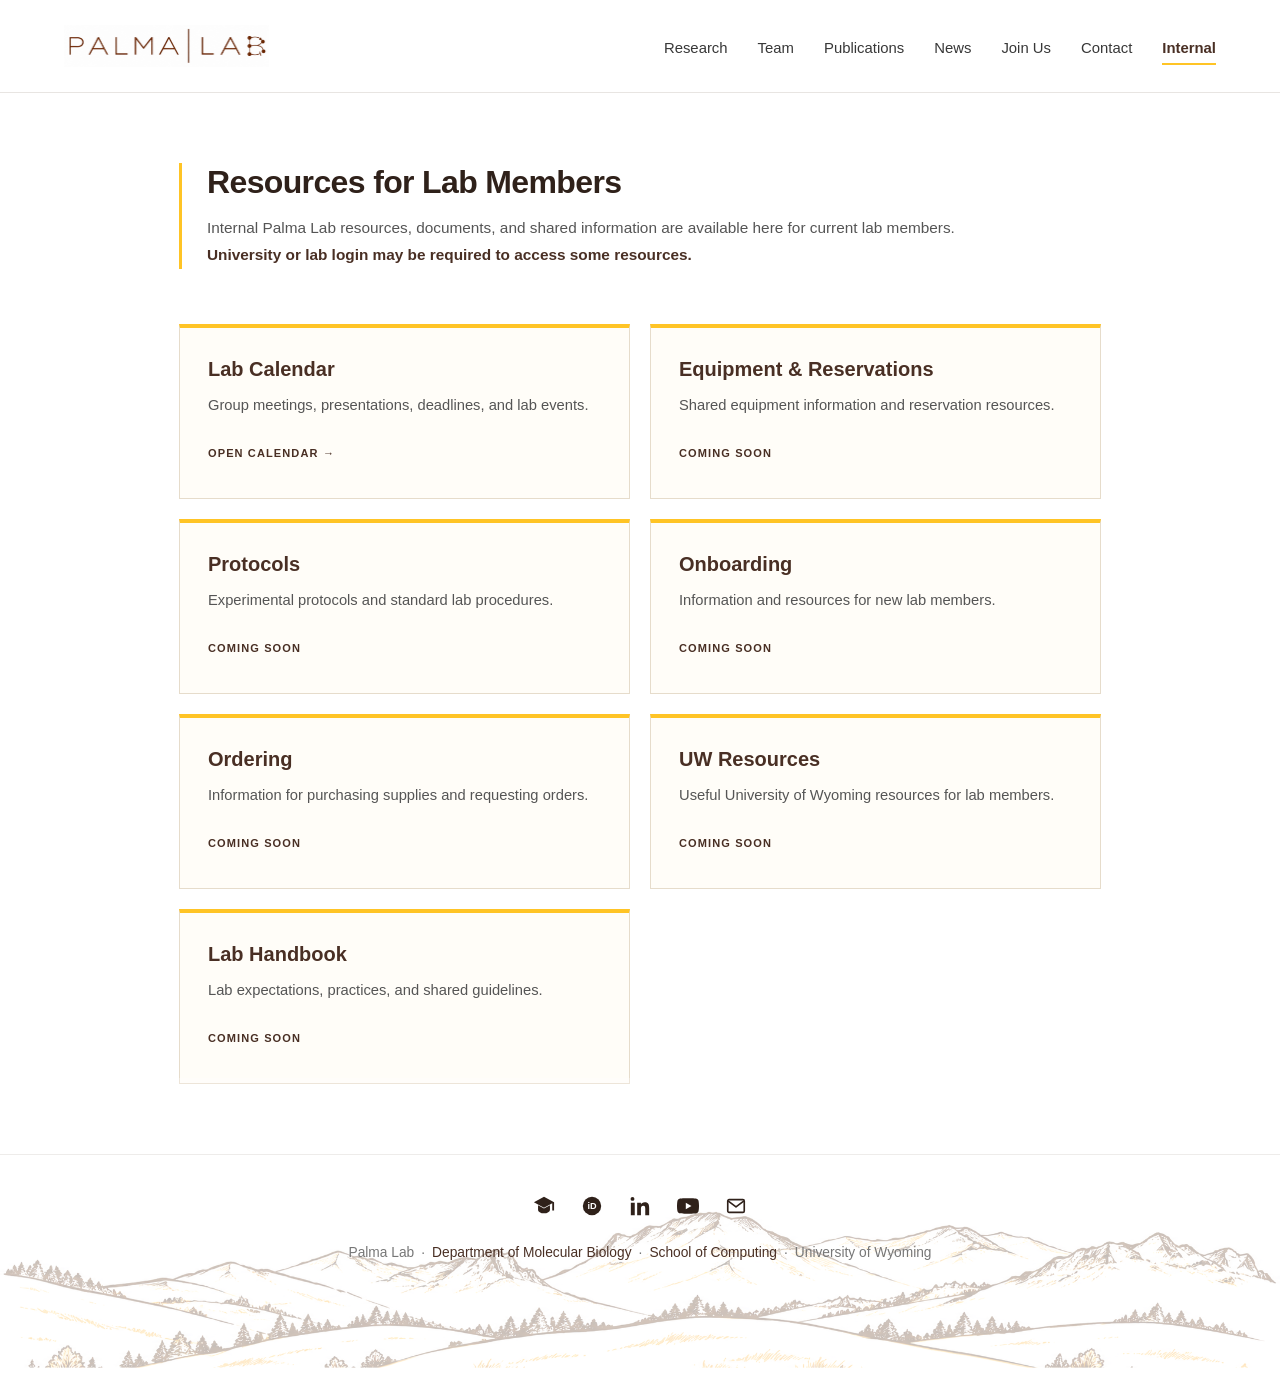
==== commit e1dd4313: "Update index.html" ====
--- a/internal/index.html
+++ b/internal/index.html
@@ -137,6 +137,47 @@
       letter-spacing: 0.1em;
 
       text-transform: uppercase;
+    }
+
+
+    /* =========================================================
+       ACTIVE RESOURCE
+       ========================================================= */
+
+    .internal-card-link {
+      display: block;
+
+      color: inherit;
+
+      text-decoration: none;
+
+      transition:
+        transform 0.2s ease,
+        border-color 0.2s ease,
+        box-shadow 0.2s ease;
+    }
+
+    .internal-card-link:hover {
+      transform: translateY(-2px);
+
+      border-color: var(--gold);
+
+      box-shadow: 0 8px 22px rgba(73, 47, 36, 0.08);
+    }
+
+    .internal-card-link:focus-visible {
+      outline: 2px solid var(--gold);
+      outline-offset: 4px;
+    }
+
+    .internal-card-link .internal-status {
+      color: var(--brown);
+    }
+
+    .internal-card-link:hover .internal-status {
+      text-decoration: underline;
+      text-decoration-color: var(--gold);
+      text-underline-offset: 4px;
     }
 
 
@@ -292,7 +333,11 @@
 
       <!-- LAB CALENDAR -->
 
-      <article class="internal-card">
+      <a
+        class="internal-card internal-card-link"
+        href="https://calendar.google.com/calendar/u/0?cid=MmEwNmE1NTRjNGVkYjQ5MDExMTIyYWExNzdkNDhiNGEzZWUxYTg3Y2JhMjdlY2JjMTg0OWQwZjQ2ZjJlNDYxN0Bncm91cC5jYWxlbmRhci5nb29nbGUuY29t"
+        target="_blank"
+        rel="noopener noreferrer">
 
         <h2>
           Lab Calendar
@@ -303,10 +348,10 @@
         </p>
 
         <span class="internal-status">
-          Coming soon
-        </span>
-
-      </article>
+          Open calendar →
+        </span>
+
+      </a>
 
 
 
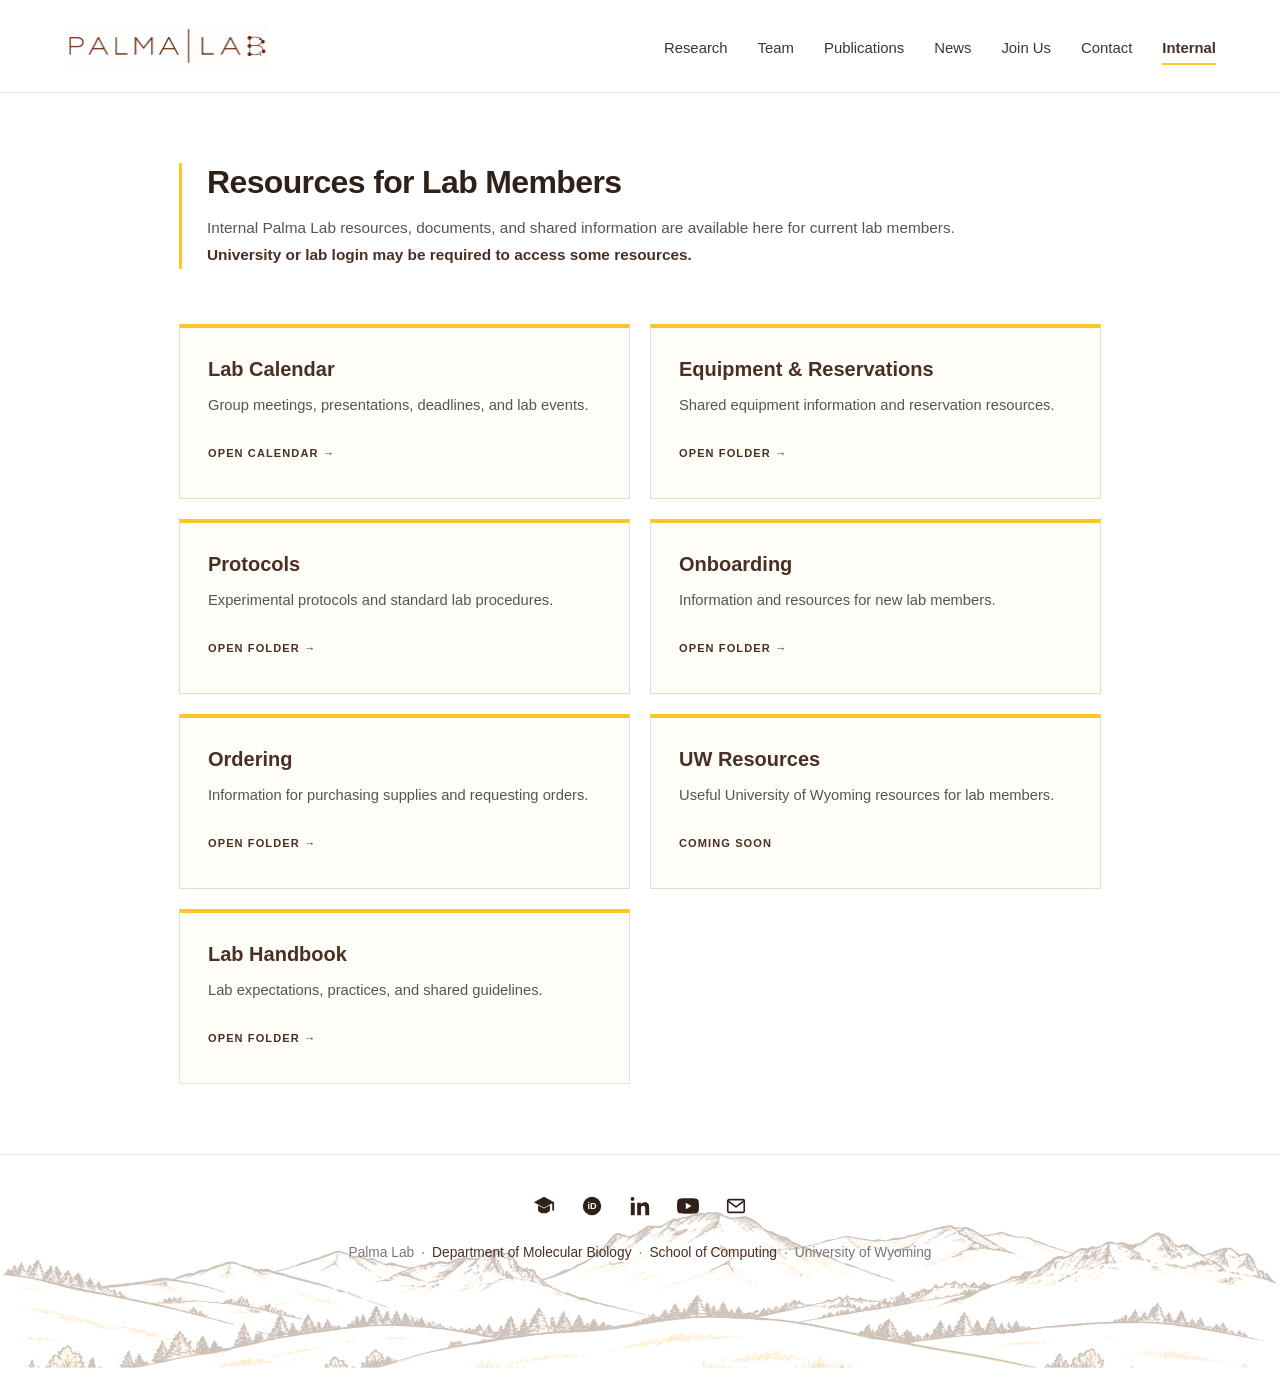
==== commit 0a7a0bbc: "Update index.html" ====
--- a/internal/index.html
+++ b/internal/index.html
@@ -141,7 +141,7 @@
 
 
     /* =========================================================
-       ACTIVE RESOURCE
+       ACTIVE RESOURCE CARDS
        ========================================================= */
 
     .internal-card-link {
@@ -168,10 +168,6 @@
     .internal-card-link:focus-visible {
       outline: 2px solid var(--gold);
       outline-offset: 4px;
-    }
-
-    .internal-card-link .internal-status {
-      color: var(--brown);
     }
 
     .internal-card-link:hover .internal-status {
@@ -331,7 +327,9 @@
       aria-label="Internal lab resources">
 
 
-      <!-- LAB CALENDAR -->
+      <!-- =====================================================
+           LAB CALENDAR
+           ===================================================== -->
 
       <a
         class="internal-card internal-card-link"
@@ -355,9 +353,15 @@
 
 
 
-      <!-- EQUIPMENT -->
-
-      <article class="internal-card">
+      <!-- =====================================================
+           EQUIPMENT
+           ===================================================== -->
+
+      <a
+        class="internal-card internal-card-link"
+        href="https://drive.google.com/drive/folders/1CAnshAYTbFHujIGkKjSPKEtt5SZcNfPn?usp=drive_link"
+        target="_blank"
+        rel="noopener noreferrer">
 
         <h2>
           Equipment &amp; Reservations
@@ -368,16 +372,22 @@
         </p>
 
         <span class="internal-status">
-          Coming soon
-        </span>
-
-      </article>
-
-
-
-      <!-- PROTOCOLS -->
-
-      <article class="internal-card">
+          Open folder →
+        </span>
+
+      </a>
+
+
+
+      <!-- =====================================================
+           PROTOCOLS
+           ===================================================== -->
+
+      <a
+        class="internal-card internal-card-link"
+        href="https://drive.google.com/drive/folders/1TooaHBrb0uDvu35YLbLuDy5H_6EicPeI?usp=drive_link"
+        target="_blank"
+        rel="noopener noreferrer">
 
         <h2>
           Protocols
@@ -388,16 +398,22 @@
         </p>
 
         <span class="internal-status">
-          Coming soon
-        </span>
-
-      </article>
-
-
-
-      <!-- ONBOARDING -->
-
-      <article class="internal-card">
+          Open folder →
+        </span>
+
+      </a>
+
+
+
+      <!-- =====================================================
+           ONBOARDING
+           ===================================================== -->
+
+      <a
+        class="internal-card internal-card-link"
+        href="https://drive.google.com/drive/folders/1e15W2V1ocCeriWcDRioYf6qUHl3FQcmO?usp=drive_link"
+        target="_blank"
+        rel="noopener noreferrer">
 
         <h2>
           Onboarding
@@ -408,16 +424,22 @@
         </p>
 
         <span class="internal-status">
-          Coming soon
-        </span>
-
-      </article>
-
-
-
-      <!-- ORDERING -->
-
-      <article class="internal-card">
+          Open folder →
+        </span>
+
+      </a>
+
+
+
+      <!-- =====================================================
+           ORDERING
+           ===================================================== -->
+
+      <a
+        class="internal-card internal-card-link"
+        href="https://drive.google.com/drive/folders/145A-8rwTXHxFQPf4MqhrRFe1yE_UvJJN?usp=drive_link"
+        target="_blank"
+        rel="noopener noreferrer">
 
         <h2>
           Ordering
@@ -428,14 +450,16 @@
         </p>
 
         <span class="internal-status">
-          Coming soon
-        </span>
-
-      </article>
-
-
-
-      <!-- UW RESOURCES -->
+          Open folder →
+        </span>
+
+      </a>
+
+
+
+      <!-- =====================================================
+           UW RESOURCES
+           ===================================================== -->
 
       <article class="internal-card">
 
@@ -455,9 +479,15 @@
 
 
 
-      <!-- LAB HANDBOOK -->
-
-      <article class="internal-card">
+      <!-- =====================================================
+           LAB HANDBOOK
+           ===================================================== -->
+
+      <a
+        class="internal-card internal-card-link"
+        href="https://drive.google.com/drive/folders/1suN71wsw1NmoRj48M98JtSk2bR6-Ax5f?usp=drive_link"
+        target="_blank"
+        rel="noopener noreferrer">
 
         <h2>
           Lab Handbook
@@ -468,10 +498,10 @@
         </p>
 
         <span class="internal-status">
-          Coming soon
-        </span>
-
-      </article>
+          Open folder →
+        </span>
+
+      </a>
 
 
     </section>
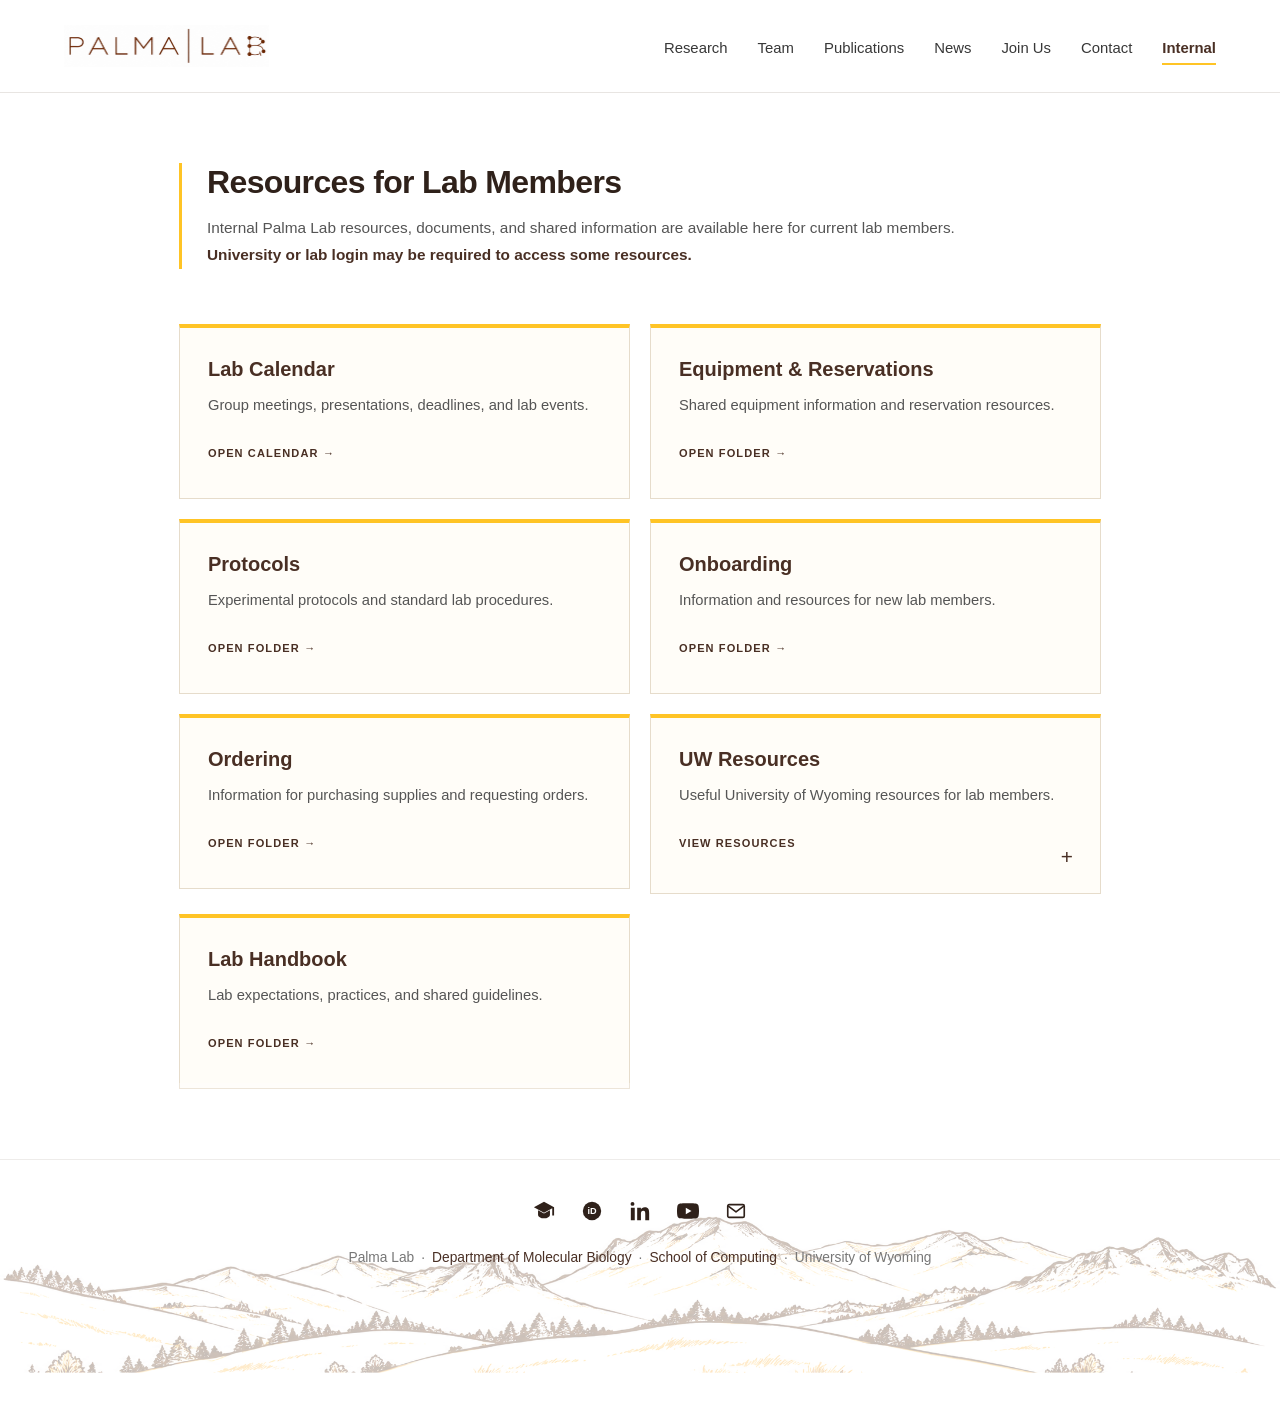
==== commit 41baae01: "Update index.html" ====
--- a/internal/index.html
+++ b/internal/index.html
@@ -83,6 +83,8 @@
       grid-template-columns: repeat(2, minmax(0, 1fr));
 
       gap: 20px;
+
+      align-items: start;
     }
 
 
@@ -178,6 +180,142 @@
 
 
     /* =========================================================
+       UW RESOURCES EXPANDABLE CARD
+       ========================================================= */
+
+    .uw-resources-card {
+      padding: 0;
+
+      overflow: hidden;
+    }
+
+    .uw-resources-card summary {
+      min-height: 175px;
+
+      padding: 28px;
+
+      box-sizing: border-box;
+
+      cursor: pointer;
+
+      list-style: none;
+
+      position: relative;
+    }
+
+    .uw-resources-card summary::-webkit-details-marker {
+      display: none;
+    }
+
+    .uw-resources-card summary::marker {
+      display: none;
+    }
+
+    .uw-resources-card summary::after {
+      content: "+";
+
+      position: absolute;
+
+      right: 27px;
+      bottom: 25px;
+
+      color: var(--brown);
+
+      font-size: 1.3rem;
+      line-height: 1;
+
+      font-weight: 400;
+
+      transition: transform 0.2s ease;
+    }
+
+    .uw-resources-card[open] summary::after {
+      content: "−";
+    }
+
+    .uw-resources-card summary:hover .internal-status {
+      text-decoration: underline;
+
+      text-decoration-color: var(--gold);
+
+      text-underline-offset: 4px;
+    }
+
+    .uw-resources-card summary:focus-visible {
+      outline: 2px solid var(--gold);
+
+      outline-offset: -4px;
+    }
+
+    .uw-resources-card[open] summary {
+      min-height: auto;
+
+      border-bottom: 1px solid #e6dccb;
+    }
+
+    .uw-resource-list {
+      margin: 0;
+
+      padding: 6px 28px 25px;
+
+      list-style: none;
+    }
+
+    .uw-resource-list li {
+      border-bottom: 1px solid #eee6da;
+    }
+
+    .uw-resource-list li:last-child {
+      border-bottom: none;
+    }
+
+    .uw-resource-list a {
+      display: flex;
+
+      align-items: center;
+
+      justify-content: space-between;
+
+      gap: 18px;
+
+      padding: 14px 0;
+
+      color: var(--brown);
+
+      text-decoration: none;
+
+      font-size: 0.9rem;
+      line-height: 1.4;
+
+      font-weight: 500;
+    }
+
+    .uw-resource-list a::after {
+      content: "↗";
+
+      flex-shrink: 0;
+
+      color: var(--gold);
+
+      font-size: 0.95rem;
+    }
+
+    .uw-resource-list a:hover {
+      text-decoration: underline;
+
+      text-decoration-color: var(--gold);
+
+      text-underline-offset: 4px;
+    }
+
+    .uw-resource-list a:focus-visible {
+      outline: 2px solid var(--gold);
+
+      outline-offset: 3px;
+    }
+
+
+    /* =========================================================
        MOBILE
        ========================================================= */
 
@@ -216,6 +354,25 @@
 
       .internal-card h2 {
         font-size: 1.15rem;
+      }
+
+      .uw-resources-card {
+        padding: 0;
+      }
+
+      .uw-resources-card summary {
+        min-height: auto;
+
+        padding: 24px;
+      }
+
+      .uw-resources-card summary::after {
+        right: 23px;
+        bottom: 22px;
+      }
+
+      .uw-resource-list {
+        padding: 5px 24px 20px;
       }
 
     }
@@ -461,21 +618,116 @@
            UW RESOURCES
            ===================================================== -->
 
-      <article class="internal-card">
-
-        <h2>
-          UW Resources
-        </h2>
-
-        <p>
-          Useful University of Wyoming resources for lab members.
-        </p>
-
-        <span class="internal-status">
-          Coming soon
-        </span>
-
-      </article>
+      <details class="internal-card uw-resources-card">
+
+        <summary>
+
+          <h2>
+            UW Resources
+          </h2>
+
+          <p>
+            Useful University of Wyoming resources for lab members.
+          </p>
+
+          <span class="internal-status">
+            View resources
+          </span>
+
+        </summary>
+
+
+        <ul class="uw-resource-list">
+
+
+          <li>
+
+            <a
+              href="https://www.uwyo.edu/safety/training/index.html"
+              target="_blank"
+              rel="noopener noreferrer">
+
+              Safety &amp; Lab Training
+
+            </a>
+
+          </li>
+
+
+          <li>
+
+            <a
+              href="https://www.uwyo.edu/uwgrad/enrolled-students/index.html"
+              target="_blank"
+              rel="noopener noreferrer">
+
+              Graduate Education
+
+            </a>
+
+          </li>
+
+
+          <li>
+
+            <a
+              href="https://www.uwyo.edu/research/index.html"
+              target="_blank"
+              rel="noopener noreferrer">
+
+              Research &amp; Compliance
+
+            </a>
+
+          </li>
+
+
+          <li>
+
+            <a
+              href="https://www.uwyo.edu/software/"
+              target="_blank"
+              rel="noopener noreferrer">
+
+              IT &amp; Software
+
+            </a>
+
+          </li>
+
+
+          <li>
+
+            <a
+              href="https://www.uwyo.edu/libraries/"
+              target="_blank"
+              rel="noopener noreferrer">
+
+              UW Libraries
+
+            </a>
+
+          </li>
+
+
+          <li>
+
+            <a
+              href="https://www.uwyo.edu/research/researchers-and-faculty.html"
+              target="_blank"
+              rel="noopener noreferrer">
+
+              Researcher &amp; Faculty Resources
+
+            </a>
+
+          </li>
+
+
+        </ul>
+
+
+      </details>
 
 
 
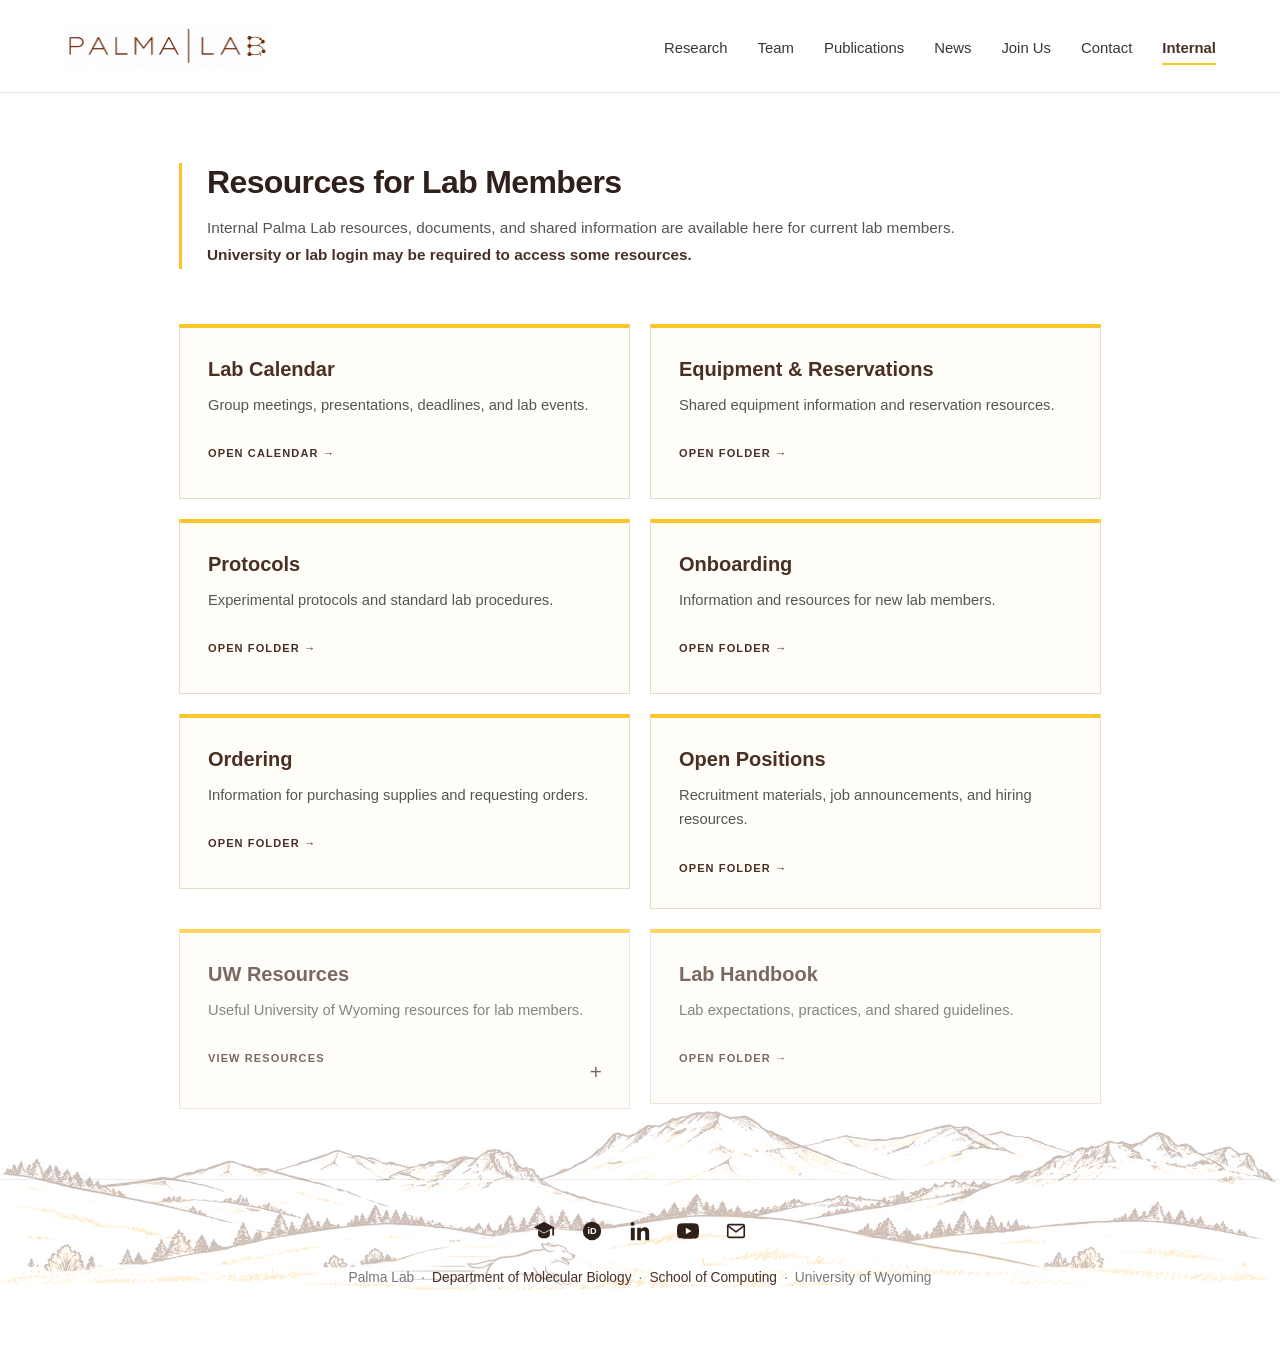
==== commit 49c3592d: "Update index.html" ====
--- a/internal/index.html
+++ b/internal/index.html
@@ -1,158 +1,99 @@
+
 <!DOCTYPE html>
 <html lang="en">
-
 <head>
-
   <meta charset="UTF-8">
-
   <meta name="viewport" content="width=device-width, initial-scale=1.0">
-
   <title>Internal | Palma Lab</title>
-
   <link rel="stylesheet" href="../css/style.css">
 
-
   <style>
-
-    /* =========================================================
-       INTERNAL PAGE
-       ========================================================= */
-
+    /* INTERNAL PAGE */
     .internal-page {
       width: 100%;
       max-width: 1050px;
-
       margin: 0 auto;
-
       padding: 70px var(--page-padding) 70px;
-
       box-sizing: border-box;
     }
 
-
-    /* =========================================================
-       INTRO
-       ========================================================= */
-
+    /* INTRO */
     .internal-intro {
       max-width: 820px;
-
       margin-bottom: 55px;
-
       padding-left: 25px;
-
       border-left: 3px solid var(--gold);
     }
 
     .internal-intro h1 {
       margin: 0 0 14px;
-
       color: var(--brown-dark);
-
       font-size: 2rem;
       line-height: 1.2;
-
       letter-spacing: -0.02em;
-
       font-weight: 600;
     }
 
     .internal-intro p {
       margin: 0;
-
       color: var(--text-mid);
-
       font-size: 0.96rem;
       line-height: 1.75;
     }
 
     .internal-intro strong {
       color: var(--brown);
-
       font-weight: 600;
     }
 
-
-    /* =========================================================
-       RESOURCE GRID
-       ========================================================= */
-
+    /* RESOURCE GRID */
     .internal-grid {
       display: grid;
-
       grid-template-columns: repeat(2, minmax(0, 1fr));
-
       gap: 20px;
-
       align-items: start;
     }
 
-
-    /* =========================================================
-       RESOURCE CARDS
-       ========================================================= */
-
+    /* RESOURCE CARDS */
     .internal-card {
       position: relative;
-
       min-height: 175px;
-
       padding: 28px;
-
       box-sizing: border-box;
-
       background: #fffdf8;
-
       border: 1px solid #e6dccb;
       border-top: 4px solid var(--gold);
     }
 
     .internal-card h2 {
       margin: 0 0 11px;
-
       color: var(--brown);
-
       font-size: 1.25rem;
       line-height: 1.3;
-
       font-weight: 600;
     }
 
     .internal-card p {
       margin: 0 0 22px;
-
       color: var(--text-mid);
-
       font-size: 0.92rem;
       line-height: 1.65;
     }
 
     .internal-status {
       display: inline-block;
-
       color: var(--brown);
-
       font-size: 0.69rem;
-
       font-weight: 700;
-
       letter-spacing: 0.1em;
-
       text-transform: uppercase;
     }
 
-
-    /* =========================================================
-       ACTIVE RESOURCE CARDS
-       ========================================================= */
-
+    /* ACTIVE RESOURCE CARDS */
     .internal-card-link {
       display: block;
-
       color: inherit;
-
       text-decoration: none;
-
       transition:
         transform 0.2s ease,
         border-color 0.2s ease,
@@ -161,9 +102,7 @@
 
     .internal-card-link:hover {
       transform: translateY(-2px);
-
       border-color: var(--gold);
-
       box-shadow: 0 8px 22px rgba(73, 47, 36, 0.08);
     }
 
@@ -178,28 +117,18 @@
       text-underline-offset: 4px;
     }
 
-
-    /* =========================================================
-       UW RESOURCES EXPANDABLE CARD
-       ========================================================= */
-
+    /* UW RESOURCES EXPANDABLE CARD */
     .uw-resources-card {
       padding: 0;
-
       overflow: hidden;
     }
 
     .uw-resources-card summary {
       min-height: 175px;
-
       padding: 28px;
-
       box-sizing: border-box;
-
       cursor: pointer;
-
       list-style: none;
-
       position: relative;
     }
 
@@ -213,19 +142,13 @@
 
     .uw-resources-card summary::after {
       content: "+";
-
       position: absolute;
-
       right: 27px;
       bottom: 25px;
-
       color: var(--brown);
-
       font-size: 1.3rem;
       line-height: 1;
-
       font-weight: 400;
-
       transition: transform 0.2s ease;
     }
 
@@ -235,29 +158,23 @@
 
     .uw-resources-card summary:hover .internal-status {
       text-decoration: underline;
-
       text-decoration-color: var(--gold);
-
       text-underline-offset: 4px;
     }
 
     .uw-resources-card summary:focus-visible {
       outline: 2px solid var(--gold);
-
       outline-offset: -4px;
     }
 
     .uw-resources-card[open] summary {
       min-height: auto;
-
       border-bottom: 1px solid #e6dccb;
     }
 
     .uw-resource-list {
       margin: 0;
-
       padding: 6px 28px 25px;
-
       list-style: none;
     }
 
@@ -271,56 +188,37 @@
 
     .uw-resource-list a {
       display: flex;
-
       align-items: center;
-
       justify-content: space-between;
-
       gap: 18px;
-
       padding: 14px 0;
-
       color: var(--brown);
-
       text-decoration: none;
-
       font-size: 0.9rem;
       line-height: 1.4;
-
       font-weight: 500;
     }
 
     .uw-resource-list a::after {
       content: "↗";
-
       flex-shrink: 0;
-
       color: var(--gold);
-
       font-size: 0.95rem;
     }
 
     .uw-resource-list a:hover {
       text-decoration: underline;
-
       text-decoration-color: var(--gold);
-
       text-underline-offset: 4px;
     }
 
     .uw-resource-list a:focus-visible {
       outline: 2px solid var(--gold);
-
       outline-offset: 3px;
     }
 
-
-    /* =========================================================
-       MOBILE
-       ========================================================= */
-
+    /* MOBILE */
     @media (max-width: 700px) {
-
       .internal-page {
         padding-top: 50px;
         padding-bottom: 55px;
@@ -328,7 +226,6 @@
 
       .internal-intro {
         margin-bottom: 42px;
-
         padding-left: 18px;
       }
 
@@ -342,13 +239,11 @@
 
       .internal-grid {
         grid-template-columns: 1fr;
-
         gap: 16px;
       }
 
       .internal-card {
         min-height: auto;
-
         padding: 24px;
       }
 
@@ -362,7 +257,6 @@
 
       .uw-resources-card summary {
         min-height: auto;
-
         padding: 24px;
       }
 
@@ -374,94 +268,42 @@
       .uw-resource-list {
         padding: 5px 24px 20px;
       }
-
-    }
-
+    }
   </style>
-
 </head>
 
-
 <body>
 
-
-  <!-- =========================================================
-       HEADER
-       ========================================================= -->
-
+  <!-- HEADER -->
   <header>
-
     <div class="header-inner">
 
-
       <div class="logo">
-
         <a href="../index.html">
-
           <img
             src="../images/palma-lab-logo.png"
             alt="Palma Lab">
-
-        </a>
-
+        </a>
       </div>
 
-
       <nav>
-
-        <a href="../research.html">
-          Research
-        </a>
-
-        <a href="../people.html">
-          Team
-        </a>
-
-        <a href="../publications.html">
-          Publications
-        </a>
-
-        <a href="../news.html">
-          News
-        </a>
-
-        <a href="../join.html">
-          Join Us
-        </a>
-
-        <a href="../contact.html">
-          Contact
-        </a>
-
-        <a
-          class="active"
-          href="./">
-          Internal
-        </a>
-
+        <a href="../research.html">Research</a>
+        <a href="../people.html">Team</a>
+        <a href="../publications.html">Publications</a>
+        <a href="../news.html">News</a>
+        <a href="../join.html">Join Us</a>
+        <a href="../contact.html">Contact</a>
+        <a class="active" href="./">Internal</a>
       </nav>
 
-
     </div>
-
   </header>
 
-
-
-  <!-- =========================================================
-       MAIN CONTENT
-       ========================================================= -->
-
+  <!-- MAIN CONTENT -->
   <main class="internal-page">
 
-
-    <!-- INTRO -->
-
     <section class="internal-intro">
-
-      <h1>
-        Resources for Lab Members
-      </h1>
+      <h1>Resources for Lab Members</h1>
 
       <p>
         Internal Palma Lab resources, documents, and shared information
@@ -470,33 +312,20 @@
           University or lab login may be required to access some resources.
         </strong>
       </p>
-
     </section>
-
-
-
-    <!-- =======================================================
-         RESOURCES
-         ======================================================= -->
 
     <section
       class="internal-grid"
       aria-label="Internal lab resources">
 
-
-      <!-- =====================================================
-           LAB CALENDAR
-           ===================================================== -->
-
+      <!-- LAB CALENDAR -->
       <a
         class="internal-card internal-card-link"
         href="https://calendar.google.com/calendar/u/0?cid=MmEwNmE1NTRjNGVkYjQ5MDExMTIyYWExNzdkNDhiNGEzZWUxYTg3Y2JhMjdlY2JjMTg0OWQwZjQ2ZjJlNDYxN0Bncm91cC5jYWxlbmRhci5nb29nbGUuY29t"
         target="_blank"
         rel="noopener noreferrer">
 
-        <h2>
-          Lab Calendar
-        </h2>
+        <h2>Lab Calendar</h2>
 
         <p>
           Group meetings, presentations, deadlines, and lab events.
@@ -505,24 +334,16 @@
         <span class="internal-status">
           Open calendar →
         </span>
-
       </a>
 
-
-
-      <!-- =====================================================
-           EQUIPMENT
-           ===================================================== -->
-
+      <!-- EQUIPMENT -->
       <a
         class="internal-card internal-card-link"
-        href="https://drive.google.com/drive/folders/1CAnshAYTbFHujIGkKjSPKEtt5SZcNfPn?usp=drive_link"
+        href="https://uwy-my.sharepoint.com/:f:/r/personal/csantosd_uwyo_edu/Documents/Palma%20Lab/Equipment?d=w5eb477c6cc444d8ea1d5264d38d576e1&amp;csf=1&amp;web=1&amp;e=3VWSA1"
         target="_blank"
         rel="noopener noreferrer">
 
-        <h2>
-          Equipment &amp; Reservations
-        </h2>
+        <h2>Equipment &amp; Reservations</h2>
 
         <p>
           Shared equipment information and reservation resources.
@@ -531,24 +352,16 @@
         <span class="internal-status">
           Open folder →
         </span>
-
       </a>
 
-
-
-      <!-- =====================================================
-           PROTOCOLS
-           ===================================================== -->
-
+      <!-- PROTOCOLS -->
       <a
         class="internal-card internal-card-link"
-        href="https://drive.google.com/drive/folders/1TooaHBrb0uDvu35YLbLuDy5H_6EicPeI?usp=drive_link"
+        href="https://uwy-my.sharepoint.com/:f:/r/personal/csantosd_uwyo_edu/Documents/Palma%20Lab/Protocols?d=w364eb74c003942fea5fc278673fb0a12&amp;csf=1&amp;web=1&amp;e=Gi2rLB"
         target="_blank"
         rel="noopener noreferrer">
 
-        <h2>
-          Protocols
-        </h2>
+        <h2>Protocols</h2>
 
         <p>
           Experimental protocols and standard lab procedures.
@@ -557,24 +370,16 @@
         <span class="internal-status">
           Open folder →
         </span>
-
       </a>
 
-
-
-      <!-- =====================================================
-           ONBOARDING
-           ===================================================== -->
-
+      <!-- ONBOARDING -->
       <a
         class="internal-card internal-card-link"
-        href="https://drive.google.com/drive/folders/1e15W2V1ocCeriWcDRioYf6qUHl3FQcmO?usp=drive_link"
+        href="https://uwy-my.sharepoint.com/:f:/r/personal/csantosd_uwyo_edu/Documents/Palma%20Lab/Onboarding?d=wd0da816b2d6945c3bdc22331e8af42d0&amp;csf=1&amp;web=1&amp;e=hNyPdX"
         target="_blank"
         rel="noopener noreferrer">
 
-        <h2>
-          Onboarding
-        </h2>
+        <h2>Onboarding</h2>
 
         <p>
           Information and resources for new lab members.
@@ -583,24 +388,16 @@
         <span class="internal-status">
           Open folder →
         </span>
-
       </a>
 
-
-
-      <!-- =====================================================
-           ORDERING
-           ===================================================== -->
-
+      <!-- ORDERING -->
       <a
         class="internal-card internal-card-link"
-        href="https://drive.google.com/drive/folders/145A-8rwTXHxFQPf4MqhrRFe1yE_UvJJN?usp=drive_link"
+        href="https://uwy-my.sharepoint.com/:f:/r/personal/csantosd_uwyo_edu/Documents/Palma%20Lab/Ordering?d=w517219351fb84f66a4d1aa0beb3021b1&amp;csf=1&amp;web=1&amp;e=JX7KpK"
         target="_blank"
         rel="noopener noreferrer">
 
-        <h2>
-          Ordering
-        </h2>
+        <h2>Ordering</h2>
 
         <p>
           Information for purchasing supplies and requesting orders.
@@ -609,22 +406,31 @@
         <span class="internal-status">
           Open folder →
         </span>
-
       </a>
 
-
-
-      <!-- =====================================================
-           UW RESOURCES
-           ===================================================== -->
-
+      <!-- OPEN POSITIONS -->
+      <a
+        class="internal-card internal-card-link"
+        href="https://uwy-my.sharepoint.com/:f:/r/personal/csantosd_uwyo_edu/Documents/Palma%20Lab/Open%20positions?d=wfd82751d910143289b9f00666b8d7aab&amp;csf=1&amp;web=1&amp;e=F1fUBp"
+        target="_blank"
+        rel="noopener noreferrer">
+
+        <h2>Open Positions</h2>
+
+        <p>
+          Recruitment materials, job announcements, and hiring resources.
+        </p>
+
+        <span class="internal-status">
+          Open folder →
+        </span>
+      </a>
+
+      <!-- UW RESOURCES -->
       <details class="internal-card uw-resources-card">
 
         <summary>
-
-          <h2>
-            UW Resources
-          </h2>
+          <h2>UW Resources</h2>
 
           <p>
             Useful University of Wyoming resources for lab members.
@@ -633,117 +439,75 @@
           <span class="internal-status">
             View resources
           </span>
-
         </summary>
 
-
         <ul class="uw-resource-list">
 
-
           <li>
-
             <a
               href="https://www.uwyo.edu/safety/training/index.html"
               target="_blank"
               rel="noopener noreferrer">
-
               Safety &amp; Lab Training
-
             </a>
-
           </li>
 
-
           <li>
-
             <a
               href="https://www.uwyo.edu/uwgrad/enrolled-students/index.html"
               target="_blank"
               rel="noopener noreferrer">
-
               Graduate Education
-
             </a>
-
           </li>
 
-
           <li>
-
             <a
               href="https://www.uwyo.edu/research/index.html"
               target="_blank"
               rel="noopener noreferrer">
-
               Research &amp; Compliance
-
             </a>
-
           </li>
 
-
           <li>
-
             <a
               href="https://www.uwyo.edu/software/"
               target="_blank"
               rel="noopener noreferrer">
-
               IT &amp; Software
-
             </a>
-
           </li>
 
-
           <li>
-
             <a
               href="https://www.uwyo.edu/libraries/"
               target="_blank"
               rel="noopener noreferrer">
-
               UW Libraries
-
             </a>
-
           </li>
 
-
           <li>
-
             <a
               href="https://www.uwyo.edu/research/researchers-and-faculty.html"
               target="_blank"
               rel="noopener noreferrer">
-
               Researcher &amp; Faculty Resources
-
             </a>
-
           </li>
 
-
         </ul>
-
-
       </details>
 
-
-
-      <!-- =====================================================
-           LAB HANDBOOK
-           ===================================================== -->
-
+      <!-- LAB HANDBOOK -->
       <a
         class="internal-card internal-card-link"
-        href="https://drive.google.com/drive/folders/1suN71wsw1NmoRj48M98JtSk2bR6-Ax5f?usp=drive_link"
+        href="https://uwy-my.sharepoint.com/:f:/r/personal/csantosd_uwyo_edu/Documents/Palma%20Lab/Lab%20Handbook?d=w268fd672df2844db90ff4576727ccff2&amp;csf=1&amp;web=1&amp;e=4wRTsF"
         target="_blank"
         rel="noopener noreferrer">
 
-        <h2>
-          Lab Handbook
-        </h2>
+        <h2>Lab Handbook</h2>
 
         <p>
           Lab expectations, practices, and shared guidelines.
@@ -752,58 +516,36 @@
         <span class="internal-status">
           Open folder →
         </span>
-
       </a>
 
-
     </section>
-
-
   </main>
 
-
-
-  <!-- =========================================================
-       FOOTER
-       ========================================================= -->
-
+  <!-- FOOTER -->
   <footer>
 
-
     <div class="footer-main-row">
 
-
       <!-- SOCIAL ICONS -->
-
       <div class="footer-social">
 
-
         <!-- GOOGLE SCHOLAR -->
-
         <a
-          href="https://scholar.google.com/citations?user=hZ1ScywAAAAJ&hl=en"
+          href="https://scholar.google.com/citations?user=hZ1ScywAAAAJ&amp;hl=en"
           target="_blank"
           rel="noopener noreferrer"
           aria-label="Cristina Palma on Google Scholar"
           title="Google Scholar">
 
-          <svg
-            viewBox="0 0 24 24"
-            aria-hidden="true">
-
+          <svg viewBox="0 0 24 24" aria-hidden="true">
             <path
               fill="currentColor"
               d="M12 2L1 8l11 6 9-4.91V17h2V8L12 2zm-6.5 9.18V16c0 2.21 2.91 4 6.5 4s6.5-1.79 6.5-4v-4.82L12 14.73 5.5 11.18z">
             </path>
-
           </svg>
-
-        </a>
-
-
+        </a>
 
         <!-- ORCID -->
-
         <a
           href="https://orcid.org/0000-0002-0390-1440"
           target="_blank"
@@ -811,17 +553,13 @@
           aria-label="Cristina Palma on ORCID"
           title="ORCID">
 
-          <svg
-            viewBox="0 0 24 24"
-            aria-hidden="true">
-
+          <svg viewBox="0 0 24 24" aria-hidden="true">
             <circle
               cx="12"
               cy="12"
               r="10"
               fill="currentColor">
             </circle>
-
             <text
               x="12"
               y="15.7"
@@ -832,15 +570,10 @@
               font-weight="600">
               iD
             </text>
-
           </svg>
-
-        </a>
-
-
+        </a>
 
         <!-- LINKEDIN -->
-
         <a
           href="https://www.linkedin.com/in/cristina-palma-312704156/"
           target="_blank"
@@ -857,15 +590,10 @@
               fill="currentColor"
               d="M5.34 3.5A2.34 2.34 0 1 1 .66 3.5a2.34 2.34 0 0 1 4.68 0ZM1 8h4.7v15H1V8Zm7.6 0h4.5v2.05h.06c.63-1.2 2.17-2.46 4.47-2.46C22.4 7.59 23 10.73 23 14.81V23h-4.69v-7.25c0-1.73-.03-3.95-2.41-3.95-2.41 0-2.78 1.88-2.78 3.82V23H8.6V8Z">
             </path>
-
           </svg>
-
-        </a>
-
-
+        </a>
 
         <!-- YOUTUBE -->
-
         <a
           href="https://www.youtube.com/@PalmaLabWyo"
           target="_blank"
@@ -873,23 +601,15 @@
           aria-label="Palma Lab on YouTube"
           title="YouTube">
 
-          <svg
-            viewBox="0 0 24 24"
-            aria-hidden="true">
-
+          <svg viewBox="0 0 24 24" aria-hidden="true">
             <path
               fill="currentColor"
               d="M23.5 6.2a3 3 0 0 0-2.1-2.1C19.5 3.6 12 3.6 12 3.6s-7.5 0-9.4.5A3 3 0 0 0 .5 6.2 31 31 0 0 0 0 12a31 31 0 0 0 .5 5.8 3 3 0 0 0 2.1 2.1c1.9.5 9.4.5 9.4.5s7.5 0 9.4-.5a3 3 0 0 0 2.1-2.1A31 31 0 0 0 24 12a31 31 0 0 0-.5-5.8ZM9.6 15.6V8.4L15.8 12l-6.2 3.6Z">
             </path>
-
           </svg>
-
-        </a>
-
-
+        </a>
 
         <!-- EMAIL -->
-
         <a
           href="mailto:csantosd@uwyo.edu"
           aria-label="Email Cristina Palma"
@@ -911,32 +631,17 @@
               height="14"
               rx="1.5">
             </rect>
-
             <path d="M4 7l8 6 8-6"></path>
-
           </svg>
-
-        </a>
-
+        </a>
 
       </div>
 
-
-
       <!-- INSTITUTIONAL INFORMATION -->
-
       <div class="footer-info">
 
-
-        <span>
-          Palma Lab
-        </span>
-
-
-        <span class="footer-divider">
-          ·
-        </span>
-
+        <span>Palma Lab</span>
+        <span class="footer-divider">·</span>
 
         <a
           href="https://www.uwyo.edu/molecbio/index.html"
@@ -945,11 +650,7 @@
           Department of Molecular Biology
         </a>
 
-
-        <span class="footer-divider">
-          ·
-        </span>
-
+        <span class="footer-divider">·</span>
 
         <a
           href="https://www.uwyo.edu/soc/index.html"
@@ -958,41 +659,21 @@
           School of Computing
         </a>
 
-
-        <span class="footer-divider">
-          ·
-        </span>
-
-
-        <span>
-          University of Wyoming
-        </span>
-
+        <span class="footer-divider">·</span>
+        <span>University of Wyoming</span>
 
       </div>
-
-
     </div>
 
-
-
-    <!-- =======================================================
-         MOUNTAINS
-         ======================================================= -->
-
+    <!-- MOUNTAINS -->
     <div class="footer-mountains">
-
       <img
         src="../images/mountains-footer.png"
         alt=""
         aria-hidden="true">
-
     </div>
 
-
   </footer>
 
-
 </body>
-
 </html>
--- a/css/style.css
+++ b/css/style.css
@@ -948,7 +948,7 @@
 .footer-mountains {
   width: 100%;
 
-  margin-top: -200px;
+  margin-top: -380px;
 
   overflow: visible;
 }
